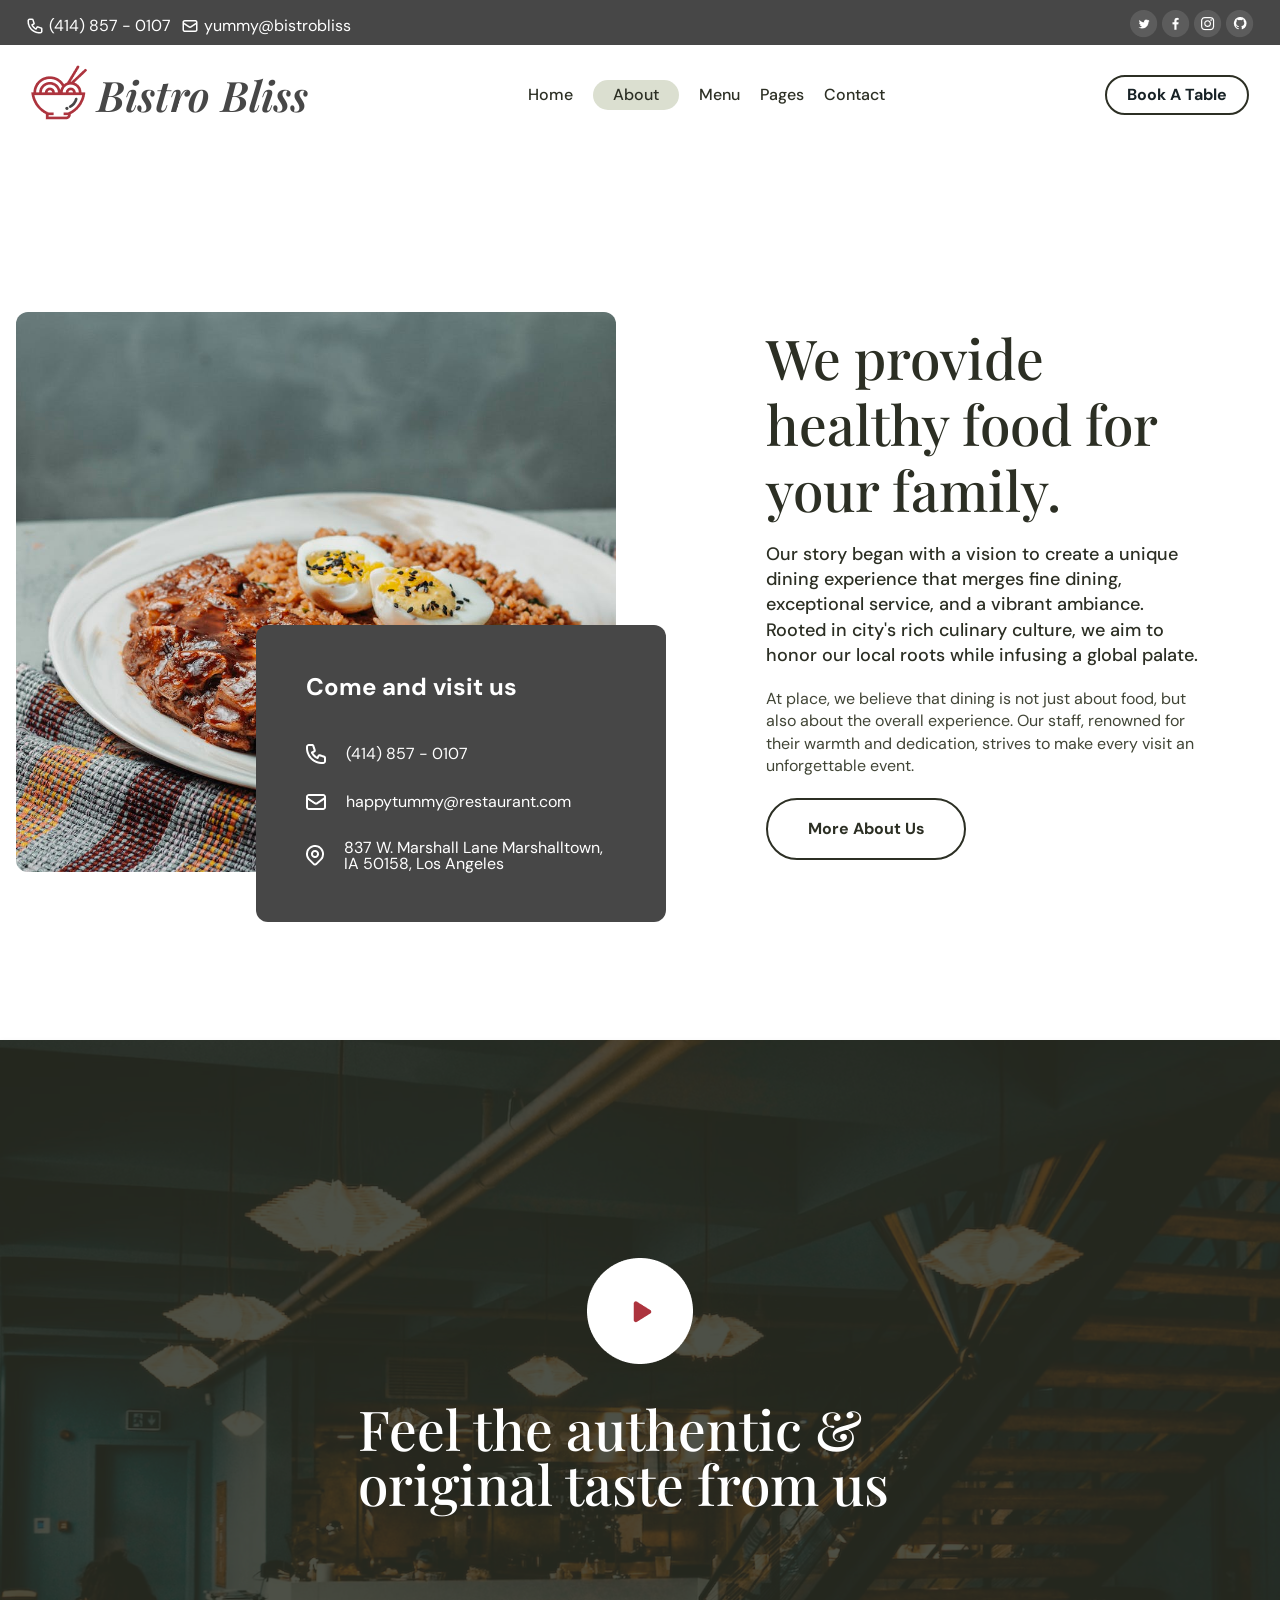
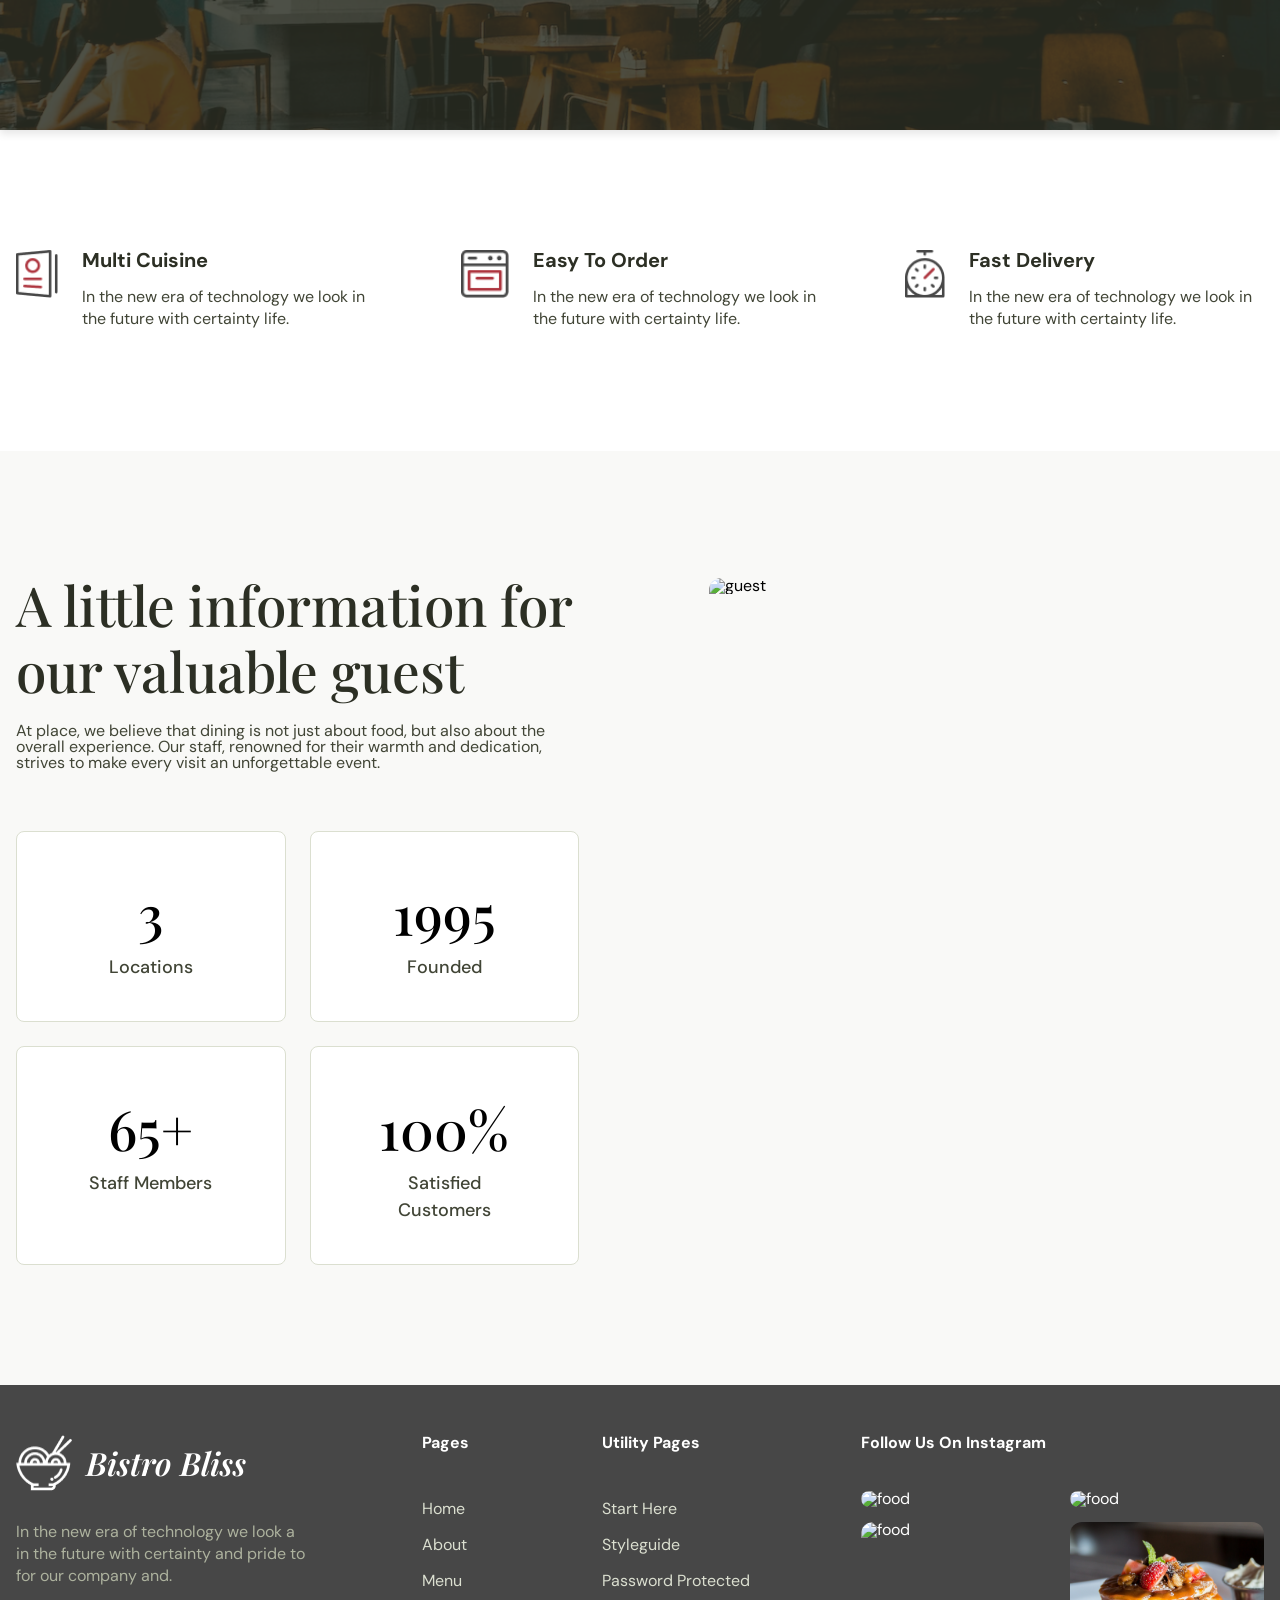
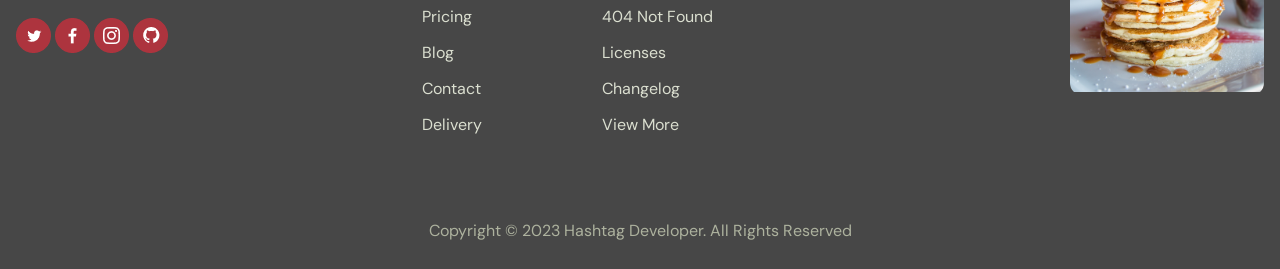
==== about.html @ dd6168a7 "feat: add guest section with information and responsive design" ====
<!DOCTYPE html>
<html lang="en">
  <head>
    <meta charset="UTF-8" />
    <meta name="viewport" content="width=device-width, initial-scale=1.0" />
    <title>Food Website About</title>
    <link rel="stylesheet" href="reset.css" />
    <link rel="stylesheet" href="main.css" />
    <link rel="stylesheet" href="styles/about.css" />
    <link rel="stylesheet" href="styles/header.css" />
    <link rel="stylesheet" href="styles/footer.css" />
    <link rel="preconnect" href="https://fonts.googleapis.com" />
    <link rel="preconnect" href="https://gstatic.com" crossorigin />
    <link
      href="https://fonts.googleapis.com/css2?family=Playfair+Display:wght@400;600&display=swap"
      rel="stylesheet"
    />
    <link
      href="https://fonts.googleapis.com/css2?family=DM+Sans:ital,opsz,wght@0,9..40,100..1000;1,9..40,100..1000&display=swap"
      rel="stylesheet"
    />
  </head>
  <body>
    <!-- NAVBAR -->
    <nav class="navbar">
      <div class="container nav-wrapper">
        <div class="nav-info">
          <div class="nav-number">
            <img src="images/phone.png" alt="phone" />
            <span>(414) 857 - 0107</span>
          </div>
          <div class="nav-mail">
            <img src="images/mail.png" alt="mail" />
            <span>yummy@bistrobliss</span>
          </div>
        </div>
        <div class="nav-icons">
          <a href="#"><img src="images/twitter.png" alt="twitter-icon" /></a>
          <a href="#"><img src="images/facebook.png" alt="facebook-icon" /></a>
          <a href="#"
            ><img src="images/instagram.png" alt="instagram-icon"
          /></a>
          <a href="#"><img src="images/github.png" alt="github-icon" /></a>
        </div>
      </div>
    </nav>

    <!-- HEADER -->
    <header>
      <div class="container header-wrapper">
        <div class="shop-name">
          <a href="#"><img src="images/japanese-food.png" alt="shop-logo" /></a>
          <span>Bistro Bliss</span>
        </div>
        <div class="header-nav">
          <a href="#">Home</a>
          <a href="#" class="header-nav-active">About</a>
          <a href="#">Menu</a>
          <a href="#">Pages</a>
          <a href="#">Contact</a>
        </div>
        <div>
          <button class="book-table">Book A Table</button>
        </div>
      </div>
    </header>

    <!-- MAIN CONTENT -->
    <main>
      <!-- CONTACT -->
      <section class="contact-section">
        <div class="contact container">
          <div class="image-and-contact">
            <div class="image-container">
              <img src="images/contact-about.png" alt="food-contact" />
            </div>
            <div class="contacts">
              <div class="contacts-info">
                <h3>Come and visit us</h3>
                <div class="mobile">
                  <img src="images/phone-icon-contacts.png" alt="phone-icon" />
                  <p>(414) 857 - 0107</p>
                </div>
                <div class="email">
                  <img src="images/email-icon-contacts.png" alt="email-icon" />
                  <p>happytummy@restaurant.com</p>
                </div>
                <div class="address">
                  <img
                    src="images/address-icon-contacts.png"
                    alt="address-icon"
                  />
                  <p>
                    837 W. Marshall Lane Marshalltown, IA 50158, Los Angeles
                  </p>
                </div>
              </div>
            </div>
          </div>
          <div class="contact-information">
            <h1>We provide healthy food for your family.</h1>
            <p class="first-info">
              Our story began with a vision to create a unique dining experience
              that merges fine dining, exceptional service, and a vibrant
              ambiance. Rooted in city's rich culinary culture, we aim to honor
              our local roots while infusing a global palate.
            </p>
            <p class="second-info">
              At place, we believe that dining is not just about food, but also
              about the overall experience. Our staff, renowned for their warmth
              and dedication, strives to make every visit an unforgettable
              event.
            </p>
            <button class="more-about-btn">More About Us</button>
          </div>
        </div>
      </section>
      <!-- VIDEO -->
      <section class="video-section">
        <div class="video-overlay">
          <div class="video container">
            <button class="video-btn">
              <img src="images/video-play.png" alt="video-play" />
            </button>
            <h1>Feel the authentic &#x26; original taste from us</h1>
          </div>
        </div>
      </section>
      <section class="info-section">
        <div class="information container">
          <div class="icon-and-info">
            <img src="images/cuisine-icon.png" alt="cuisine-icon" />
            <div>
              <p class="info-name">Multi Cuisine</p>
              <p class="info-description">
                In the new era of technology we look in the future with
                certainty life.
              </p>
            </div>
          </div>
          <div class="icon-and-info">
            <img src="images/webpage-icon.png" alt="webpage-icon" />
            <div>
              <p class="info-name">Easy To Order</p>
              <p class="info-description">
                In the new era of technology we look in the future with
                certainty life.
              </p>
            </div>
          </div>
          <div class="icon-and-info">
            <img src="images/clock-icon.png" alt="clock-icon" />
            <div>
              <p class="info-name">Fast Delivery</p>
              <p class="info-description">
                In the new era of technology we look in the future with
                certainty life.
              </p>
            </div>
          </div>
        </div>
      </section>
      <!-- GUEST -->
      <section class="guest-section">
        <div class="guest container">
          <div class="guest-information">
            <h1>A little information for our valuable guest</h1>
            <p class="guest-info">
              At place, we believe that dining is not just about food, but also
              about the overall experience. Our staff, renowned for their warmth
              and dedication, strives to make every visit an unforgettable
              event.
            </p>
            <div class="info-grid">
              <div>
                <p class="info-number">3</p>
                <p class="info-text">Locations</p>
              </div>
              <div>
                <p class="info-number">1995</p>
                <p class="info-text">Founded</p>
              </div>
              <div>
                <p class="info-number">65+</p>
                <p class="info-text">Staff Members</p>
              </div>
              <div>
                <p class="info-number">100%</p>
                <p class="info-text">Satisfied Customers</p>
              </div>
            </div>
          </div>
          <div class="guest-image">
            <div class="image-container">
              <img src="images/guest-info.jpg" alt="guest" />
            </div>
          </div>
        </div>
      </section>
    </main>
    <!-- FOOTER -->
    <footer>
      <div class="footer-container container">
        <section class="footer-brand">
          <div class="brand-info">
            <img src="images/brand-logo-footer.png" alt="brand-logo" />
            <h3>Bistro Bliss</h3>
          </div>
          <p>
            In the new era of technology we look a in the future with certainty
            and pride to for our company and.
          </p>
          <div class="social-media">
            <img src="images/footer-twitter-logo.png" alt="twitter-icon" />
            <img src="images/footer-facebook-logo.png" alt="facebook-icon" />
            <img src="images/footer-instagram-logo.png" alt="instagram-icon" />
            <img src="images/footer-github-logo.png" alt="github-icon" />
          </div>
        </section>
        <nav class="footer-nav">
          <section>
            <h3>Pages</h3>
            <ul>
              <li><a href="#">Home</a></li>
              <li><a href="#">About</a></li>
              <li><a href="#">Menu</a></li>
              <li><a href="#">Pricing</a></li>
              <li><a href="#">Blog</a></li>
              <li><a href="#">Contact</a></li>
              <li><a href="#">Delivery</a></li>
            </ul>
          </section>
          <section>
            <h3>Utility Pages</h3>
            <ul>
              <li><a href="#">Start Here</a></li>
              <li><a href="#">Styleguide</a></li>
              <li><a href="#">Password Protected</a></li>
              <li><a href="#">404 Not Found</a></li>
              <li><a href="#">Licenses</a></li>
              <li><a href="#">Changelog</a></li>
              <li><a href="#">View More</a></li>
            </ul>
          </section>
        </nav>
        <section class="footer-insta">
          <h3>Follow Us On Instagram</h3>
          <div class="insta-grid">
            <div class="image-container">
              <img src="images/footer-grid1.jpg" alt="food" />
            </div>
            <div class="image-container">
              <img src="images/footer-grid2.jpg" alt="food" />
            </div>
            <div class="image-container">
              <img src="images/footer-grid3.jpg" alt="food" />
            </div>
            <div class="image-container">
              <img src="images/footer-grid4.jpg" alt="food" />
            </div>
          </div>
        </section>
      </div>
      <div class="footer-bottom">
        <p>Copyright &copy; 2023 Hashtag Developer. All Rights Reserved</p>
      </div>
    </footer>
  </body>
</html>
---- main.css ----
html,
body {
  height: 100%; /* Гарантируем высоту для всей страницы */
  margin: 0;
}
body {
  font-family: "DM Sans", sans-serif;
  margin: 0;
  padding: 0;

  display: flex;
  flex-direction: column;
  min-height: 100vh;
}
* {
  box-sizing: border-box;
}

.container {
  max-width: 1400px;
  margin: 0 auto;
  padding: 0 16px;
}
.nav-wrapper,
.header-wrapper {
  display: flex;
  justify-content: space-between;
  align-items: center;
}
button {
  all: unset;
  cursor: pointer;
  transition: 0.3s;
}

.main-content {
  flex: 1 0 auto;
}

/* ====== HERO ====== */
.hero {
  background-image: url("images/intro.png");
  background-size: cover;
  background-position: bottom;
  background-repeat: no-repeat;
  height: 800px;
  position: relative;
}
.hero-overlay {
  background-color: rgba(0, 0, 0, 0.1);
  width: 100%;
  height: 100%;
}
.hero-content {
  height: 100%;
  display: flex;
  flex-direction: column;
  justify-content: center;
  align-items: center;
  color: #ffffff;
  text-align: center;
}
.hero h1 {
  margin-bottom: 20px;
  font-family: "Playfair Display", serif;
  font-size: 100px;
  color: #2c2f24;
}

.hero p {
  font-size: 20px;
  margin-bottom: 20px;
  color: #2c2f24;
  line-height: 32px;
}
.hero-buttons {
  display: flex;
  gap: 10px;
  font-weight: 700;
}

.hero-btn-book {
  background-color: #ad343e;
  padding: 20px 25px;
  border-radius: 118px;
}

.hero-btn-explore {
  background-color: transparent;
  padding: 12px 25px;
  border-radius: 118px;
  border: 2px solid #2c2f24;
  color: #2c2f24;
}

.hero-btn-explore:hover {
  background-color: #2c2f24;
  color: #ffffff;
  transition: 0.3s;
}
.hero-btn-book:hover {
  background-color: #961b23;
  color: #2c2f24;
  transition: 0.3s;
}

/* ====== MENU ====== */
.menu-section {
  padding: 90px 0px;
}
.menu-section h1 {
  font-family: "Playfair Display", serif;
  font-weight: 500;
  font-size: 55px;
  text-align: center;
}

.menu-grid {
  margin-top: 64px;
  display: grid;
  place-items: center;
  grid-template-columns: repeat(4, 1fr);
  gap: 24px;
}

.menu-card {
  display: flex;
  flex-direction: column;
  gap: 20px;
  justify-content: center;
  align-items: center;
  border: 2px solid #dbdfd0;
  border-radius: 12px;
  padding: 20px;
  text-align: center;
  height: 375px;
}
.menu-card:hover {
  margin-top: -10px;
  transition: 0.3s ease;
  background-color: #f9f9f7;
}
.menu-card h3 {
  font-weight: 700;
  font-size: 24px;
  color: #2c2f24;
}

.menu-card p {
  line-height: 1.5;
  color: #414536;
}

.menu-card a {
  font-weight: 700;
  color: #ad343e;
  text-decoration: none;
}
.menu-card a:hover {
  color: #6c1018;
  transition: 0.3 ease;
}

/* ====== CONTACT ====== */
.contact-section {
  width: 100%;
  background-color: #f9f9f7;
  padding: 120px 0px;
}

.contact {
  display: flex;
  justify-content: center;
  align-items: center;
  flex-direction: row;
  gap: 90px;
}

.image-and-contact {
  position: relative;
  display: inline-block;
}
.contact .image-container {
  width: 600px;
  height: 560px;
  border-radius: 12px;
  overflow: hidden;
}

.contact .image-container img {
  width: 100%;
  height: 100%;
  object-fit: cover;
}

.contacts {
  position: absolute;
  bottom: -50px;
  right: -50px;
  color: #ffffff;
  background-color: #474747;

  padding: 50px;
  border-radius: 12px;
  width: 100%;
  max-width: 410px;
}

.contacts-info {
  display: flex;
  flex-direction: column;
  justify-content: center;
  gap: 30px;
}

.mobile,
.email,
.address {
  display: flex;
  flex-direction: row;
  gap: 20px;
  align-items: center;
  font-weight: 400;
}

.contacts-info h3 {
  font-weight: 700;
  font-size: 24px;
  margin-bottom: 15px;
}

.contact-section h1 {
  color: #2c2f24;
  font-family: "Playfair Display", serif;
  font-weight: 500;
  font-size: 55px;
  line-height: 1.2;
}

.contact-information {
  display: flex;
  flex-direction: column;
  gap: 20px;
  width: 100%;
  padding: 60px;
  line-height: 1.4;
}

.first-info {
  font-weight: 500;
  font-size: 18px;
  color: #2c2f24;
}

.second-info {
  font-size: 16px;
  color: #414536;
}

.more-about-btn {
  background-color: transparent;
  padding: 18px 8px;
  border-radius: 118px;
  border: 2px solid #2c2f24;
  color: #2c2f24;
  font-weight: 700;
  width: 180px;
  text-align: center;
}

.more-about-btn:hover {
  background-color: #2c2f24;
  color: #ffffff;
  transition: 0.3s;
}

/* ====== SERVICE ====== */
.service-section {
  padding: 120px 0px;
}

.service-section h1 {
  font-family: "Playfair Display", serif;
  font-weight: 500;
  font-size: 55px;
  width: 100%;
  max-width: 670px;
  text-align: start;
  color: #2c2f24;
}
.service-grid {
  margin-top: 64px;
  display: grid;
  place-items: center;
  grid-template-columns: repeat(4, 1fr);
}

.service-card {
  display: flex;
  flex-direction: column;
  gap: 20px;
  justify-content: center;
  align-items: center;
  padding: 20px;
  text-align: center;
}
.service-card:hover {
  margin-top: -10px;
  transition: 0.3s ease;
  background-color: #f9f9f7;
  border-radius: 12px;
}
.service-card h3 {
  font-weight: 700;
  font-size: 24px;
  color: #2c2f24;
}

.service-card p {
  line-height: 1.5;
  color: #414536;
  text-align: start;
}

.service-card .image-container {
  width: 306px;
  height: 320px;
}

.service-card img {
  width: 100%;
  height: 100%;
  object-fit: cover;
  border-radius: 12px;
}

/* ====== DELIVERY ====== */
.delivery-section {
  width: 100%;
  background-color: #f9f9f7;
  padding: 120px 0px;
}

.delivery {
  display: flex;
  justify-content: center;
  align-items: center;
  flex-direction: row;
  gap: 90px;
}

.delivery-images {
  display: flex;
  gap: 24px;
}

.delivery-images .image-container1 {
  width: 430px;
  height: 600px;
}
.delivery-images .image-container2 {
  width: 290px;
  height: 334px;
}
.delivery-images .image-container3 {
  width: 290px;
  height: 240px;
}

.delivery-images img {
  width: 100%;
  height: 100%;
  object-fit: cover;
  border-radius: 12px;
}

.delivery-images-right {
  display: flex;
  flex-direction: column;
  gap: 24px;
  margin-top: 26px;
}
.delivery-section h1 {
  color: #2c2f24;
  font-family: "Playfair Display", serif;
  font-weight: 500;
  font-size: 55px;
  line-height: 1.2;
}
.delivery-time,
.delivery-offer,
.delivery-service {
  display: flex;
  flex-direction: row;
  gap: 20px;
  align-items: center;
  font-weight: 400;
}
.delivery-info {
  width: 100%;
  padding: 44px;
  line-height: 1.4;
}

.delivery-information {
  margin-top: 50px;
  display: flex;
  flex-direction: column;
  gap: 20px;
}

.designer-information {
  margin-top: 20px;
  color: #414536;
}

/* ====== REVIEWS ====== */

.reviews-section {
  padding: 120px 0px;
}

.reviews-section h1 {
  font-family: "Playfair Display", serif;
  font-weight: 500;
  font-size: 55px;
  text-align: center;
  color: #2c2f24;
}
.reviews-grid {
  margin-top: 64px;
  display: grid;
  place-items: center;
  grid-template-columns: repeat(3, 1fr);
  gap: 24px;
}

.reviews-card {
  display: flex;
  flex-direction: column;
  gap: 24px;
  justify-content: center;
  /* align-items: center; */
  width: 100%;
  max-width: 416px;
  height: 408px;
  padding: 30px;
  background-color: #f9f9f7;
  border-radius: 12px;
}

.reviews-card hr {
  border: none;
  height: 1px;
  background: #dbdfd0;
  margin: 20px 0;
}
.reviews-card:hover {
  margin-top: -10px;
  transition: 0.3s ease;
  background-color: #f9f9f7;
  border-radius: 12px;
}
.reviews-card h3 {
  text-align: start;
  font-weight: 700;
  font-size: 24px;
  color: #ad343e;
}

.reviews-card p {
  line-height: 1.5;
  color: #414536;
  text-align: start;
}
.review-text {
  font-size: 18px;
}

.reviews-card .image-container {
  width: 70px;
  height: 70px;
}

.reviews-card img {
  width: 100%;
  height: 100%;
  object-fit: cover;
  border-radius: 50%;
}

.person-review {
  width: 100%;
  max-width: 230px;
  display: flex;
  align-items: center;
  gap: 20px;
}

.person-name {
  font-weight: 700;
  font-style: Bold;
  color: #2c2f24;
}

/* ====== BLOG ====== */
.blog-section {
  width: 100%;
  background-color: #f9f9f7;
  padding: 120px 0px;
}

.intro-and-button {
  display: flex;
  align-items: center;
  justify-content: space-between;
  margin-bottom: 64px;
  width: 100%;
}

.read-articles-btn {
  background-color: #ad343e;
  padding: 20px 25px;
  border-radius: 118px;
  font-weight: 700;
  color: #ffffff;
}

.read-articles-btn:hover {
  background-color: #961b23;
  color: #2c2f24;
  transition: 0.3s;
}

.blog-section h1 {
  color: #2c2f24;
  font-family: "Playfair Display", serif;
  font-weight: 500;
  font-size: 55px;
  line-height: 1.2;
}

.blog-card {
  background-color: #f9f9f7;
  border-radius: 12px;
  box-shadow: 0px 2px 6px 0px rgba(0, 0, 0, 0.1);
  width: 100%;
  height: auto;
}
.main-blog-card {
  width: 100%;
  height: auto;
}

.blog-left-section {
  flex: 1;
}
.blog-right-section {
  flex: 1;
}
.blog-card:hover {
  transform: translateY(-5px) scale(1.03);
  box-shadow: 0 10px 20px rgba(0, 0, 0, 0.2);
  transition: 0.3s ease;
}

.blog-card p {
  line-height: 1.5;
  color: #414536;
}

.blog-card h4 {
  font-weight: 500;
  font-size: 20px;
  color: #2c2f24;
  line-height: 1.4;
}

.blog-card .image-container {
  width: 100%;
  height: 200px;
}

.blog-card img {
  width: 100%;
  height: 100%;
  object-fit: cover;
  border-top-right-radius: 12px;
  border-top-left-radius: 12px;
}

.blog-cards-container {
  display: flex;
  gap: 24px;
  width: 100%;
}
.blog-right-section {
  display: grid;
  grid-template-columns: repeat(2, 1fr);
  gap: 24px;
}
.blog-info {
  display: flex;
  flex-direction: column;
  gap: 15px;
  padding: 34px;
}
.small-blog-info {
  display: flex;
  flex-direction: column;
  gap: 15px;
  padding: 24px;
}

/* ====== MEDIA QUERIES ====== */

@media (max-width: 1024px) {
  /* .shop-name {
    font-size: 30px;
  } */
  .hero h1 {
    font-size: 70px;
  }

  .hero p {
    font-size: 18px;
  }
  .hero {
    height: 500px;
  }
  .menu-grid {
    grid-template-columns: repeat(2, 1fr);
    gap: 20px;
  }
  .menu-section h1 {
    font-size: 36px;
  }
  .contacts-info h3 {
    font-size: 18px;
    margin-bottom: 10px;
  }
  .contact-section h1 {
    font-size: 40px;
  }
  .first-info {
    font-size: 16px;
  }
  .second-info {
    font-size: 14px;
  }
  .more-about-btn {
    padding: 15px 8px;
    width: 130px;
  }
  .contacts {
    padding: 30px;
  }
  .service-section h1 {
    font-size: 40px;
  }
  .delivery-section h1 {
    font-size: 40px;
  }
  .delivery-images .image-container1 {
    width: 300px;
    height: 418px;
  }
  .delivery-images .image-container2 {
    width: 206px;
    height: 236px;
  }
  .delivery-images .image-container3 {
    width: 206px;
    height: 170px;
  }
  .service-grid {
    grid-template-columns: repeat(2, 1fr);
  }
  .service-card .image-container {
    width: 216px;
    height: 226px;
  }

  .reviews-card h3 {
    font-size: 20px;
  }
  .reviews-card p {
    font-size: 14px;
  }

  .reviews-section h1 {
    font-size: 40px;
  }
  .blog-section h1 {
    font-size: 40px;
  }
  .read-articles-btn {
    width: 130px;
  }

  .contact .image-container {
    width: 440px;
    height: 380px;
    border-radius: 12px;
    overflow: hidden;
  }
  .contact {
    gap: 40px;
  }
}

@media (max-width: 768px) {
  .hero h1 {
    font-size: 48px;
  }

  .hero p {
    font-size: 16px;
  }

  .hero-buttons {
    flex-direction: column;
  }
  .hero {
  }
  .menu-section h1 {
    font-size: 26px;
  }
  .contact {
    flex-direction: column;
  }
  .delivery {
    flex-direction: column;
    gap: 30px;
  }
  .reviews-grid {
    grid-template-columns: repeat(2, 1fr);
  }
  .blog-cards-container {
    flex-direction: column;
  }
}

@media (max-width: 480px) {
}
@media (max-width: 320px) {
}
---- styles/about.css ----
.contact-section {
  width: 100%;
  background-color: transparent;
  padding: 120px 0px;
}
/* ====== VIDEO ====== */
.video-section {
  display: flex;
  align-items: center;
  background-image: url("../images/video.png");
  background-size: cover;
  background-position: center;
  background-repeat: no-repeat;
  height: 690px;
  position: relative;
  padding: 120px 0px;
}
.video-overlay {
  position: absolute;
  top: 0;
  left: 0;
  background-color: rgba(44, 47, 36, 0.84);
  box-shadow: 0 4px 8px rgba(0, 0, 0, 0.1);
  width: 100%;
  height: 100%;
}
.video {
  height: 100%;
  display: flex;
  flex-direction: column;
  justify-content: center;
  gap: 34px;
  color: #ffffff;
  width: 100%;
  max-width: 596px;
  position: relative;
  z-index: 2;
}

.video h1 {
  font-family: "Playfair Display", serif;
  font-weight: 500;
  font-size: 55px;
}

.video-btn {
  text-align: center;
}

/* ====== INFORMATION ====== */
.info-section {
  width: 100%;
  background-color: transparent;
  padding: 120px 0px;
}
.information {
  display: grid;
  grid-template-columns: repeat(3, 1fr);
  gap: 86px;
}
.icon-and-info {
  display: flex;
  gap: 24px;
  width: 100%;
  max-width: 366px;
}

.icon-and-info img {
  width: 48px;
  height: 48px;
}

.info-name {
  font-weight: 700;
  font-size: 20px;
  color: #2c2f24;
  margin-bottom: 16px;
}
.info-description {
  line-height: 1.4;
  color: #414536;
}

/* ====== GUEST ====== */
.guest-section {
  display: flex;
  width: 100%;
  background-color: #f9f9f7;
  padding: 120px 0px;
}

.guest {
  display: flex;
  justify-content: center;
  align-items: center;
  flex-direction: row;
  gap: 130px;
}

.guest-image .image-container {
  width: 555px;
  height: 680px;
  border-radius: 12px;
  overflow: hidden;
}

.guest-image .image-container img {
  width: 100%;
  height: 100%;
}
.guest-information {
  width: 100%;
  max-width: 610px;
}
.guest-information h1 {
  font-family: "Playfair Display", serif;
  font-weight: 500;
  font-size: 55px;
  line-height: 1.2;
  color: #2c2f24;
  margin-bottom: 20px;
}

.guest-info {
  color: #414536;
}

.info-grid {
  display: grid;
  grid-template-columns: repeat(2, 1fr);
  gap: 24px;
  margin-top: 60px;
}

.info-grid div {
  text-align: center;
  background-color: #ffffff;
  border-radius: 8px;
  padding: 40px 50px;
  line-height: 1.5;
  border: 1px solid #dbdfd0;
}
.info-number {
  font-family: "Playfair Display", serif;
  font-weight: 500;

  font-size: 55px;
}
.info-text {
  font-weight: 500;
  font-size: 18px;
  color: #414536;
}
.info-grid div:hover {
  transform: translateY(-5px) scale(1.01);
  box-shadow: 0 10px 20px rgba(0, 0, 0, 0.2);
  transition: 0.3s ease;
}

/* ====== MEDIA QUERIES ====== */
@media (max-width: 1024px) {
  .information {
    gap: 56px;
  }

  .guest-information h1 {
    font-size: 40px;
  }
  .info-number {
    font-size: 36px;
  }
  .info-text {
    font-size: 16px;
  }
  .guest-image .image-container {
    width: 400px;
    height: 526px;
    border-radius: 12px;
    overflow: hidden;
  }
}
@media (max-width: 768px) {
  .video-btn img {
    width: 80px;
    height: 80px;
  }
  .video h1 {
    font-size: 36px;
  }
  .icon-and-info img {
    width: 34px;
    height: 34px;
  }
  .information {
    grid-template-columns: repeat(2, 1fr);
  }
  .guest {
    flex-direction: column;
  }
}
---- styles/header.css ----
/* ====== NAVBAR ====== */
.navbar {
  background-color: #474747;
  height: 45px;
  padding: 10px;
}

.navbar span {
  color: white;
}

.nav-number,
.nav-mail {
  gap: 5px;
  display: flex;
  flex-direction: row;
  align-items: center;
}

.nav-info {
  display: flex;
  flex-direction: row;
  gap: 10px;
}

/* ====== HEADER ====== */
header {
  padding: 20px 15px;
}

.shop-name {
  display: flex;
  justify-content: center;
  align-items: center;
  gap: 10px;

  color: #474747;
  font-family: "Playfair Display", serif;
  font-style: italic;
  font-weight: 600;
  font-size: 42px;
}

.header-nav {
  display: flex;
  justify-content: center;
  align-items: center;
  gap: 20px;
}

.header-nav a {
  text-decoration: none;
  color: #2c2f24;
  font-weight: 500;
}

.header-nav img {
  width: 55px;
  height: 56px;
}

.header-nav-active {
  background-color: #dbdfd0;
  border: none;
  border-radius: 34px;
  padding: 7px 20px 7px 20px;
}
.book-table {
  border: 2px solid #2c2f24;
  border-radius: 118px;
  padding: 10px 20px 10px 20px;
  color: #182226;
  font-weight: 700;
}

.book-table:hover {
  background-color: #2c2f24;
  color: white;
  transition: 0.3s;
}

/* ====== MEDIA QUERIES ====== */
@media (max-width: 768px) {
  nav {
    display: none;
  }
}
---- styles/footer.css ----
/* ====== FOOTER ====== */

footer {
  margin-top: auto;
  background-color: #474747;
  color: #ffffff;
  flex-shrink: 0; /* Запрещаем футеру сжиматься, если контента много */
  width: 100%;
}
.footer-container {
  display: flex;
  justify-content: space-between; /* Вместо жесткого gap: 180px */
  gap: 20px;
  flex-wrap: wrap; /* Чтобы на мобилках футер не обрезался сбоку */
  padding-top: 50px;
  padding-bottom: 50px;
}

.brand-info {
  display: flex;
  align-items: center;
  gap: 14px;
}
.brand-info img {
  width: 56px;
  height: 56px;
}
.footer-brand {
  display: flex;
  flex-direction: column;
  gap: 30px;
  width: 100%;
  max-width: 294px;
}
.footer-brand p {
  line-height: 1.4;
  color: #adb29e;
}
.social-media img {
  width: 35px;
  height: 35px;
}

.footer-nav {
  display: flex;
  gap: 120px;
}

.footer-nav section h3 {
  font-weight: 700;
  margin-bottom: 40px;
}

.brand-info h3 {
  font-family: "Playfair Display", serif;
  font-weight: 600;
  font-style: Italic;
  font-size: 32px;
}
footer img {
  width: 100px;
  height: 100px;
}

footer li a {
  display: block;
  padding: 10px 0px; /* Adds clickable area around the text */
  text-decoration: none;
  color: #dbdfd0;
}

footer li a:hover {
  color: #ffffff;
}

.footer-insta h3 {
  font-weight: 700;
  margin-bottom: 40px;
}
.insta-grid {
  display: grid;
  grid-template-columns: repeat(2, 1fr);
  gap: 15px;
}
.insta-grid .image-container {
  width: 194px;
  border-radius: 12px;
  overflow: hidden;
}
.insta-grid img {
  width: 100%;
  height: 170px;
  object-fit: cover;
}

.footer-bottom p {
  text-align: center;
  color: #adb29e;
  padding: 30px 0px;
}

/* ====== MEDIA QUERIES ====== */
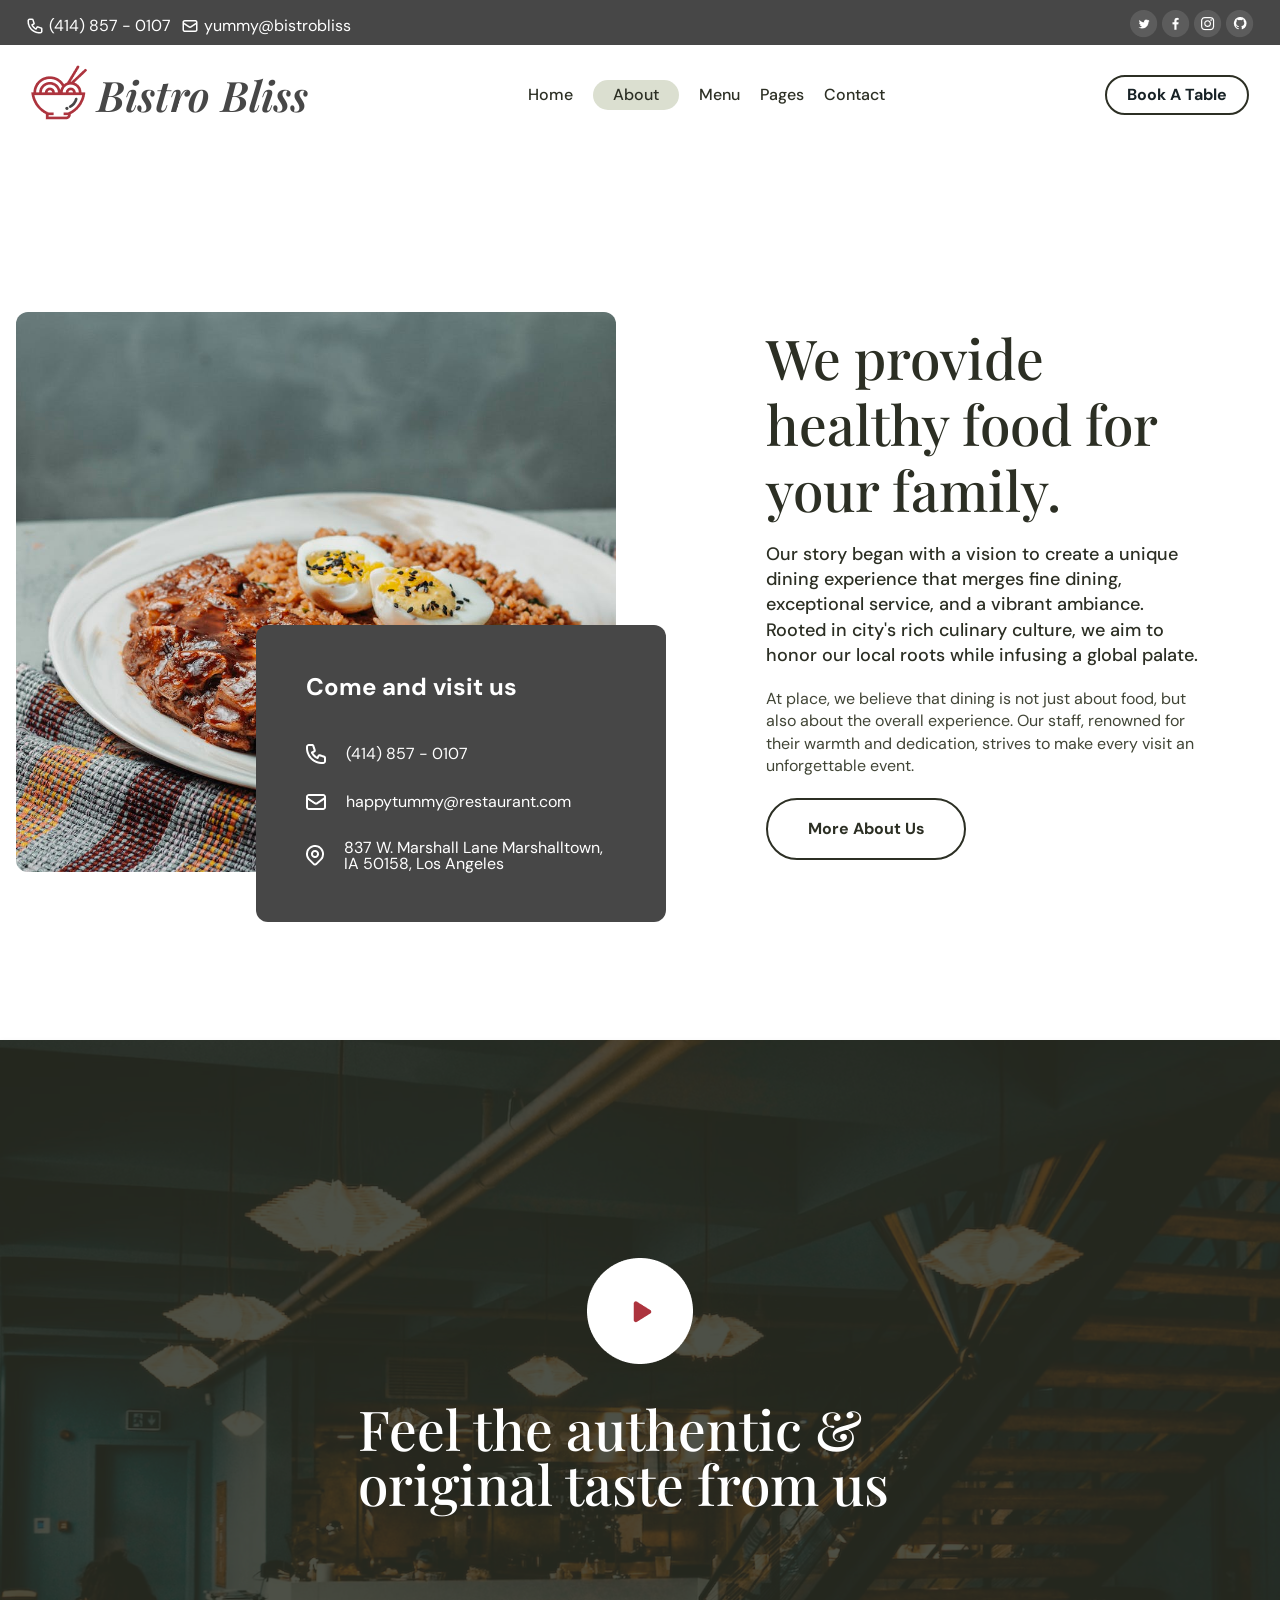
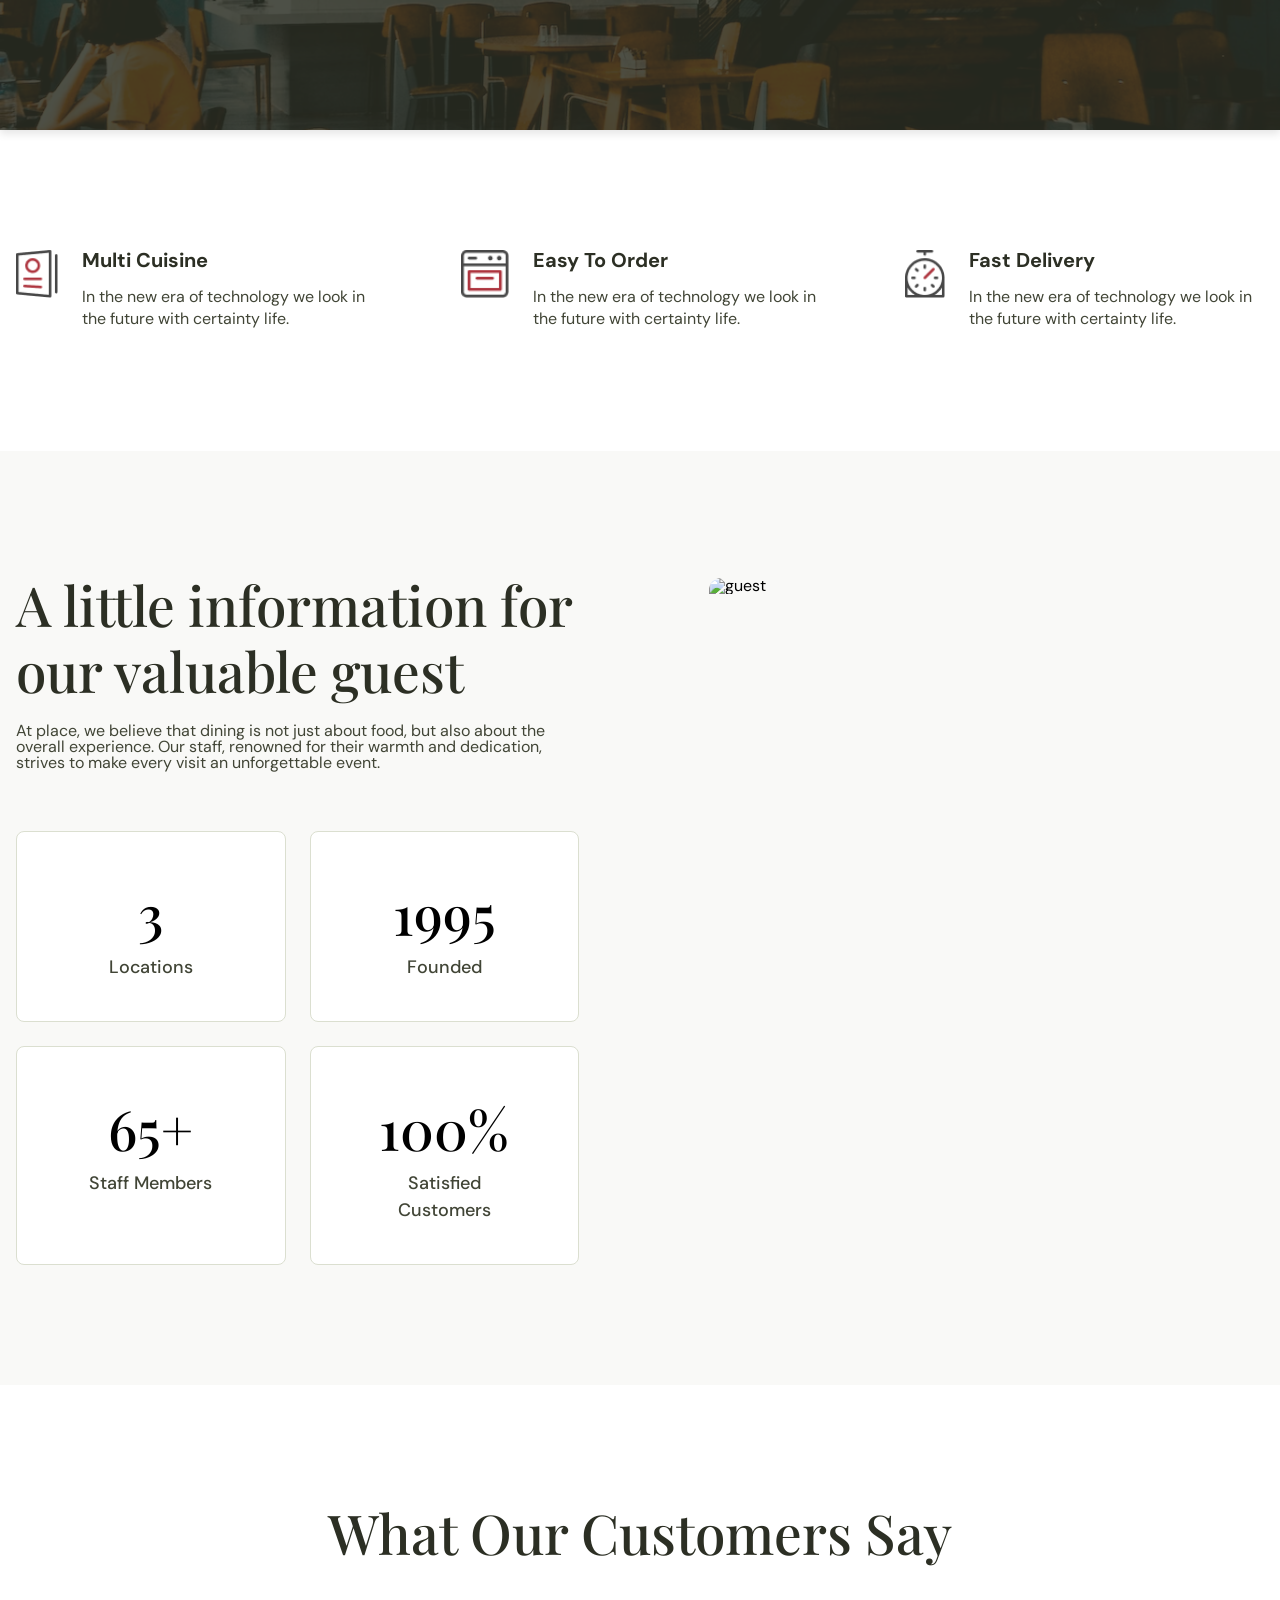
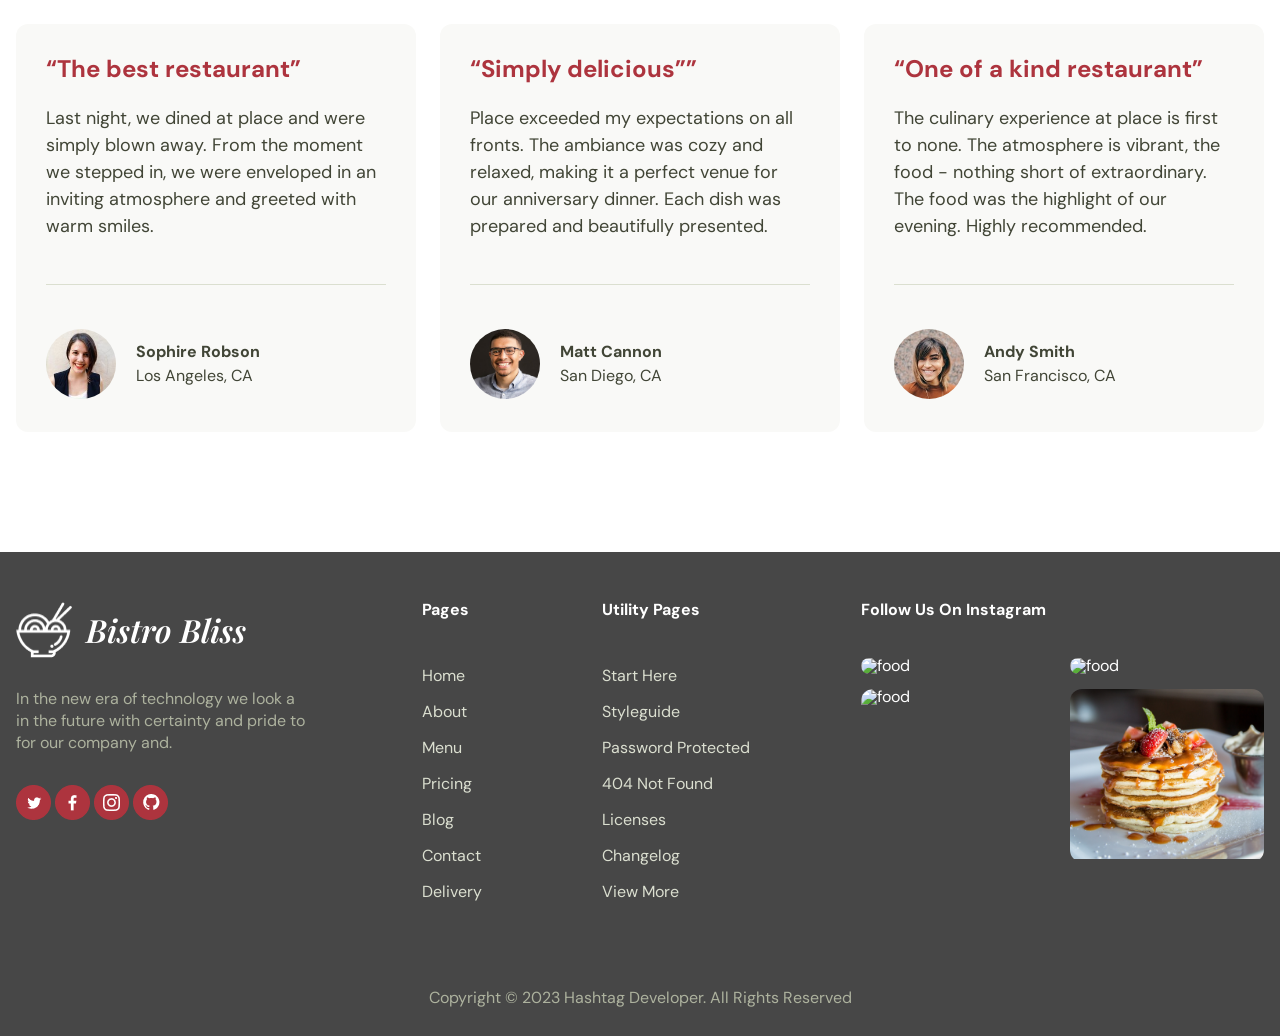
==== commit 406950bf: "feat: add reviews section with customer testimonials and responsive design" ====
--- a/about.html
+++ b/about.html
@@ -197,6 +197,69 @@
           </div>
         </div>
       </section>
+      <!-- REVIEWS -->
+      <section class="reviews-section">
+        <div class="reviews container">
+          <h1>What Our Customers Say</h1>
+          <div class="reviews-grid">
+            <div class="reviews-card">
+              <h3>“The best restaurant”</h3>
+              <p class="review-text">
+                Last night, we dined at place and were simply blown away. From
+                the moment we stepped in, we were enveloped in an inviting
+                atmosphere and greeted with warm smiles.
+              </p>
+              <hr />
+              <div class="person-review">
+                <div class="image-container">
+                  <img src="images/reviews-profile1.png" alt="profile-icon" />
+                </div>
+                <div>
+                  <p class="person-name">Sophire Robson</p>
+                  <p>Los Angeles, CA</p>
+                </div>
+              </div>
+            </div>
+            <div class="reviews-card">
+              <h3>“Simply delicious””</h3>
+              <p class="review-text">
+                Place exceeded my expectations on all fronts. The ambiance was
+                cozy and relaxed, making it a perfect venue for our anniversary
+                dinner. Each dish was prepared and beautifully presented.
+              </p>
+              <hr />
+              <div class="person-review">
+                <div class="image-container">
+                  <img src="images/reviews-profile2.png" alt="profile-icon" />
+                </div>
+                <div>
+                  <p class="person-name">Matt Cannon</p>
+                  <p>San Diego, CA</p>
+                </div>
+              </div>
+            </div>
+            <div class="reviews-card">
+              <h3>“One of a kind restaurant”</h3>
+              <p class="review-text">
+                The culinary experience at place is first to none. The
+                atmosphere is vibrant, the food - nothing short of
+                extraordinary. The food was the highlight of our evening. Highly
+                recommended.
+              </p>
+              <hr />
+              <div class="person-review">
+                <div class="image-container">
+                  <img src="images/reviews-profile3.png" alt="profile-icon" />
+                </div>
+                <div>
+                  <p class="person-name">Andy Smith</p>
+                  <p>San Francisco, CA</p>
+                </div>
+              </div>
+            </div>
+          </div>
+        </div>
+      </section>
     </main>
     <!-- FOOTER -->
     <footer>
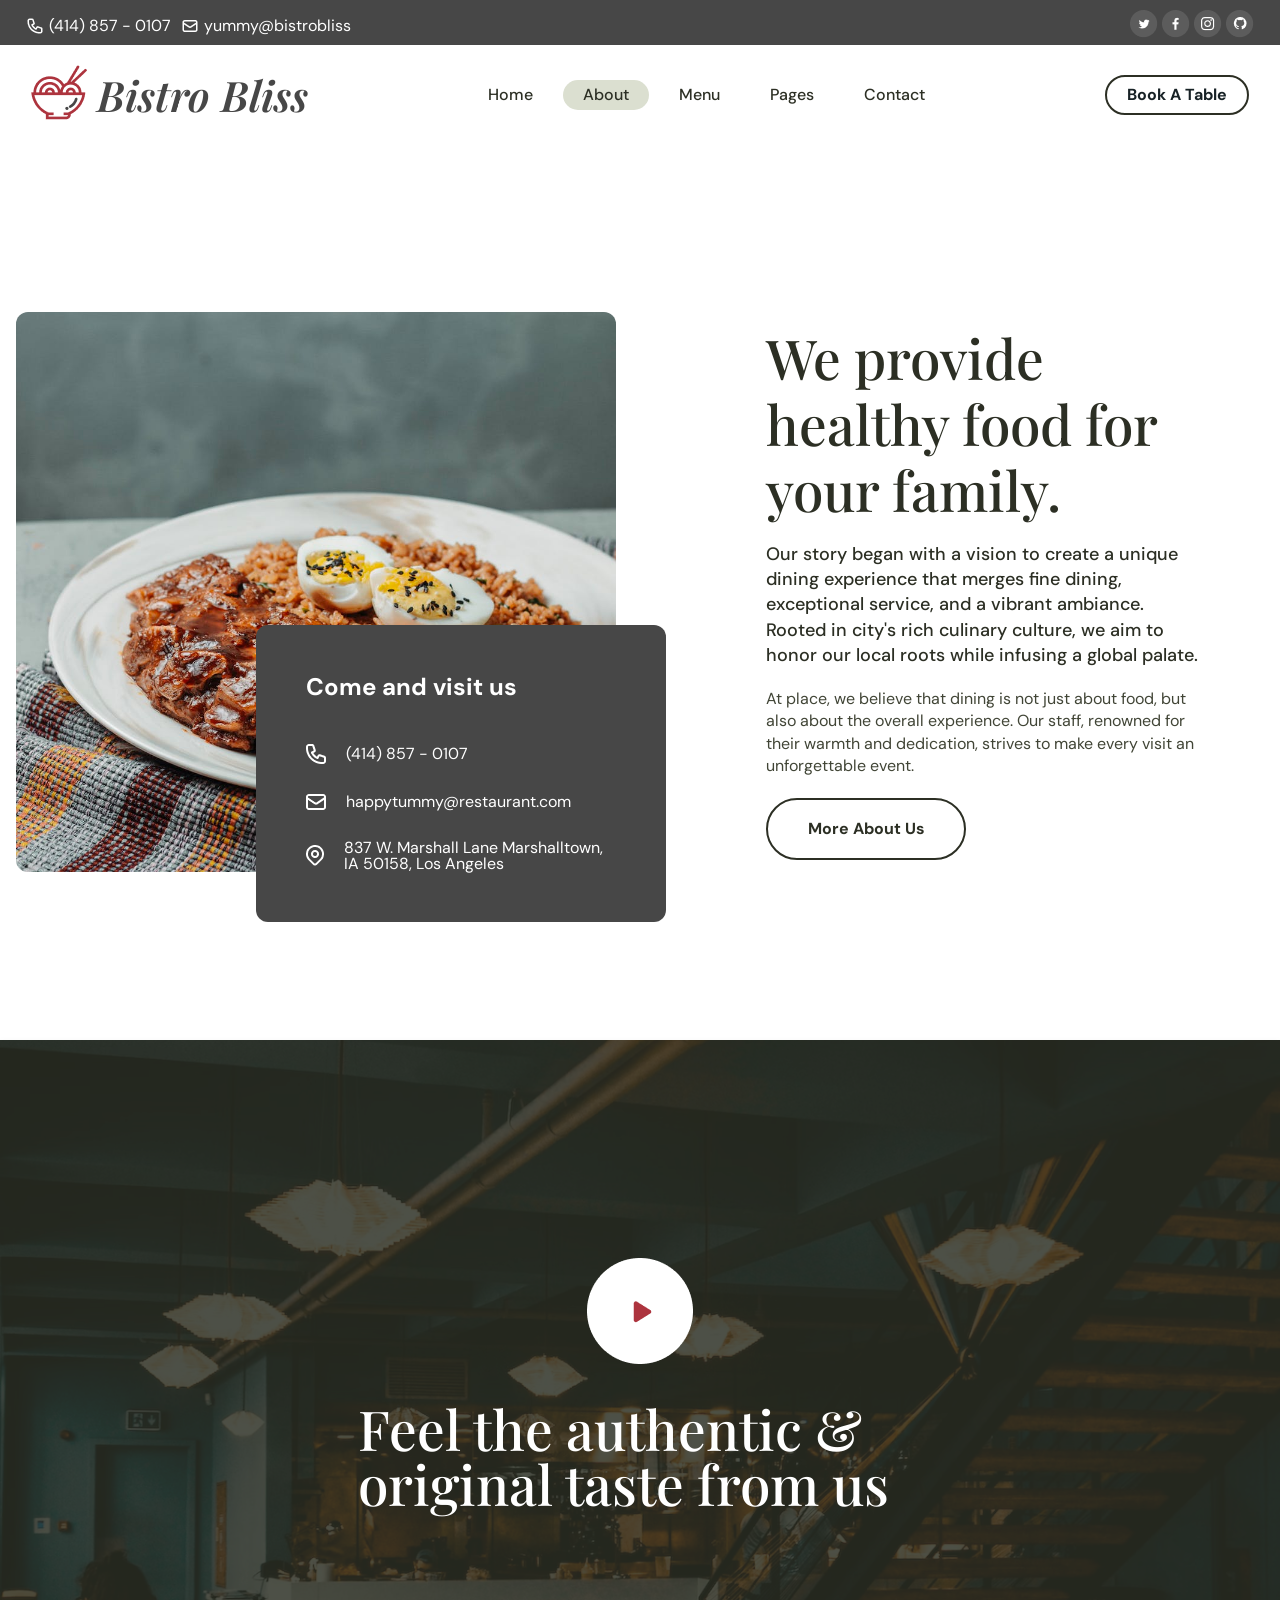
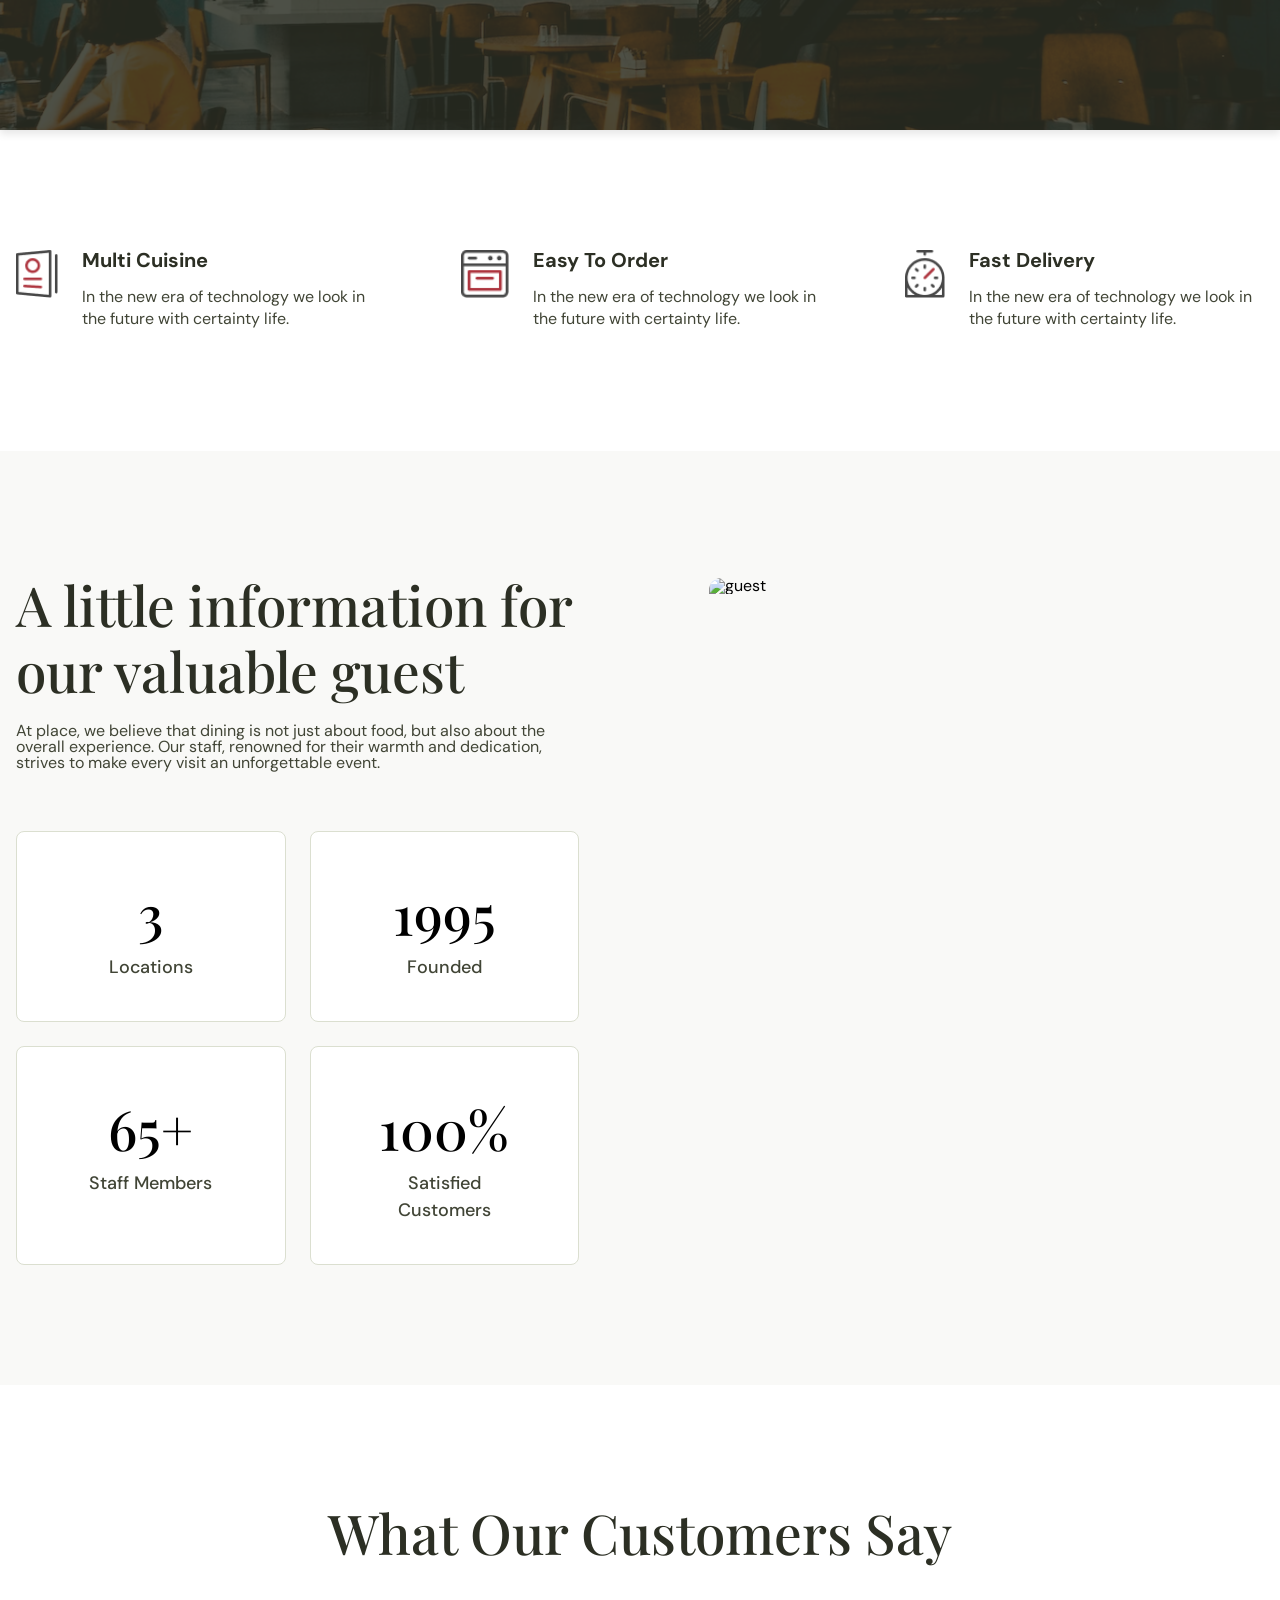
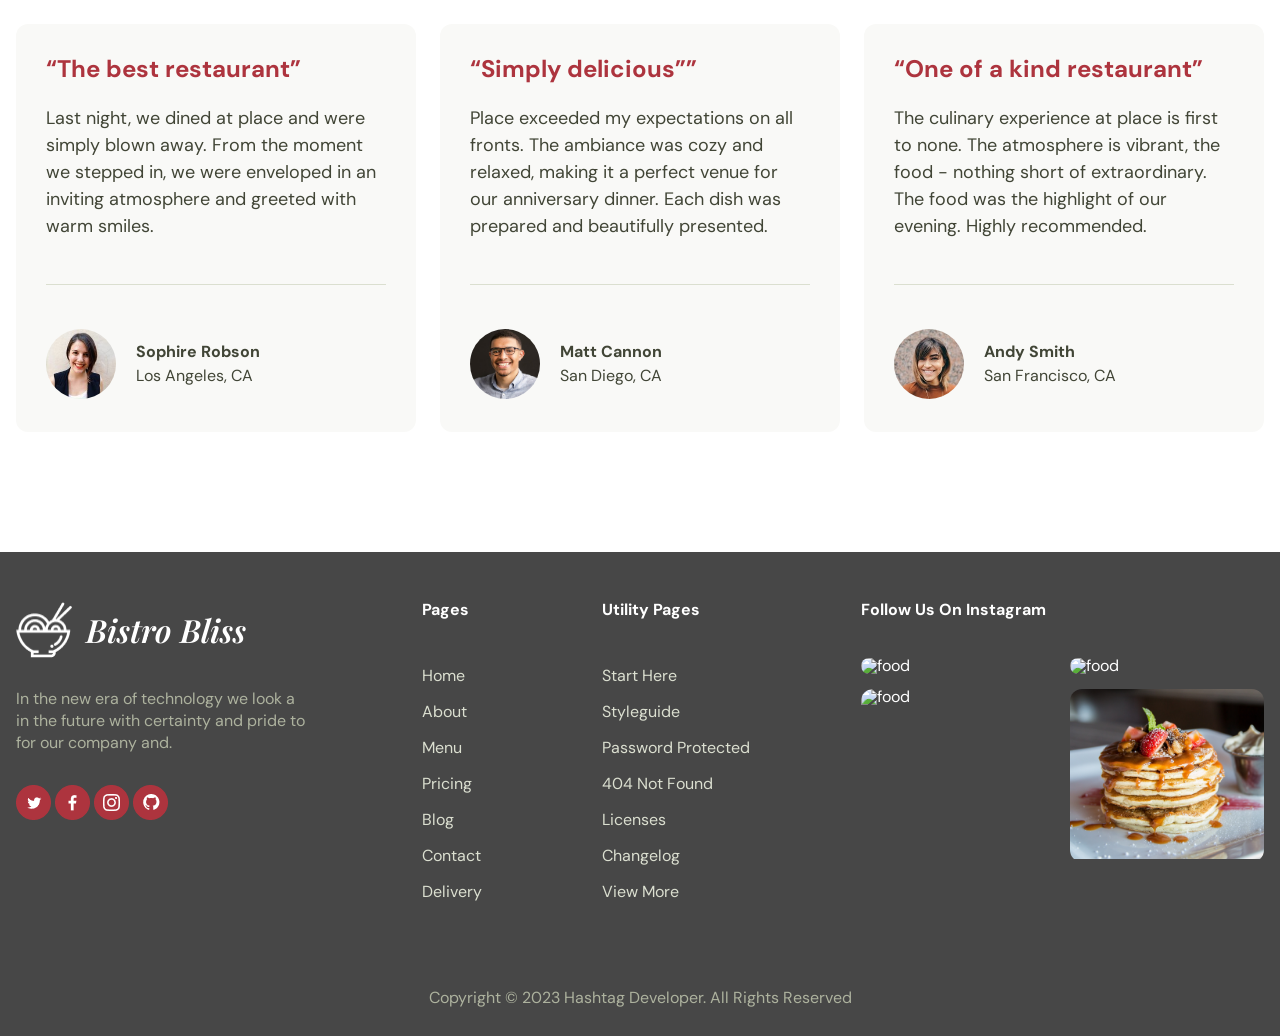
==== commit 5881ec90: "feat: update header links to point to the homepage and adjust header styles for improved layout" ====
--- a/about.html
+++ b/about.html
@@ -49,15 +49,17 @@
     <header>
       <div class="container header-wrapper">
         <div class="shop-name">
-          <a href="#"><img src="images/japanese-food.png" alt="shop-logo" /></a>
+          <a href="index.html"
+            ><img src="images/japanese-food.png" alt="shop-logo"
+          /></a>
           <span>Bistro Bliss</span>
         </div>
         <div class="header-nav">
-          <a href="#">Home</a>
-          <a href="#" class="header-nav-active">About</a>
-          <a href="#">Menu</a>
-          <a href="#">Pages</a>
-          <a href="#">Contact</a>
+          <a href="index.html">Home</a>
+          <a href="about.html" class="header-nav-active">About</a>
+          <a href="menu.html">Menu</a>
+          <a href="blog.html">Pages</a>
+          <a href="contact.html">Contact</a>
         </div>
         <div>
           <button class="book-table">Book A Table</button>
@@ -66,7 +68,7 @@
     </header>
 
     <!-- MAIN CONTENT -->
-    <main>
+    <main class="main-content">
       <!-- CONTACT -->
       <section class="contact-section">
         <div class="contact container">
@@ -284,12 +286,12 @@
           <section>
             <h3>Pages</h3>
             <ul>
-              <li><a href="#">Home</a></li>
-              <li><a href="#">About</a></li>
-              <li><a href="#">Menu</a></li>
+              <li><a href="index.html">Home</a></li>
+              <li><a href="about.html">About</a></li>
+              <li><a href="menu.html">Menu</a></li>
               <li><a href="#">Pricing</a></li>
-              <li><a href="#">Blog</a></li>
-              <li><a href="#">Contact</a></li>
+              <li><a href="blog.html">Blog</a></li>
+              <li><a href="contact.html">Contact</a></li>
               <li><a href="#">Delivery</a></li>
             </ul>
           </section>
--- a/styles/header.css
+++ b/styles/header.css
@@ -45,13 +45,14 @@
   display: flex;
   justify-content: center;
   align-items: center;
-  gap: 20px;
+  gap: 10px;
 }
 
 .header-nav a {
   text-decoration: none;
   color: #2c2f24;
   font-weight: 500;
+  padding: 7px 20px 7px 20px;
 }
 
 .header-nav img {
@@ -63,7 +64,12 @@
   background-color: #dbdfd0;
   border: none;
   border-radius: 34px;
-  padding: 7px 20px 7px 20px;
+}
+.header-nav a:hover {
+  background-color: #dbdfd0;
+  transition: 0.3s;
+  border: none;
+  border-radius: 34px;
 }
 .book-table {
   border: 2px solid #2c2f24;
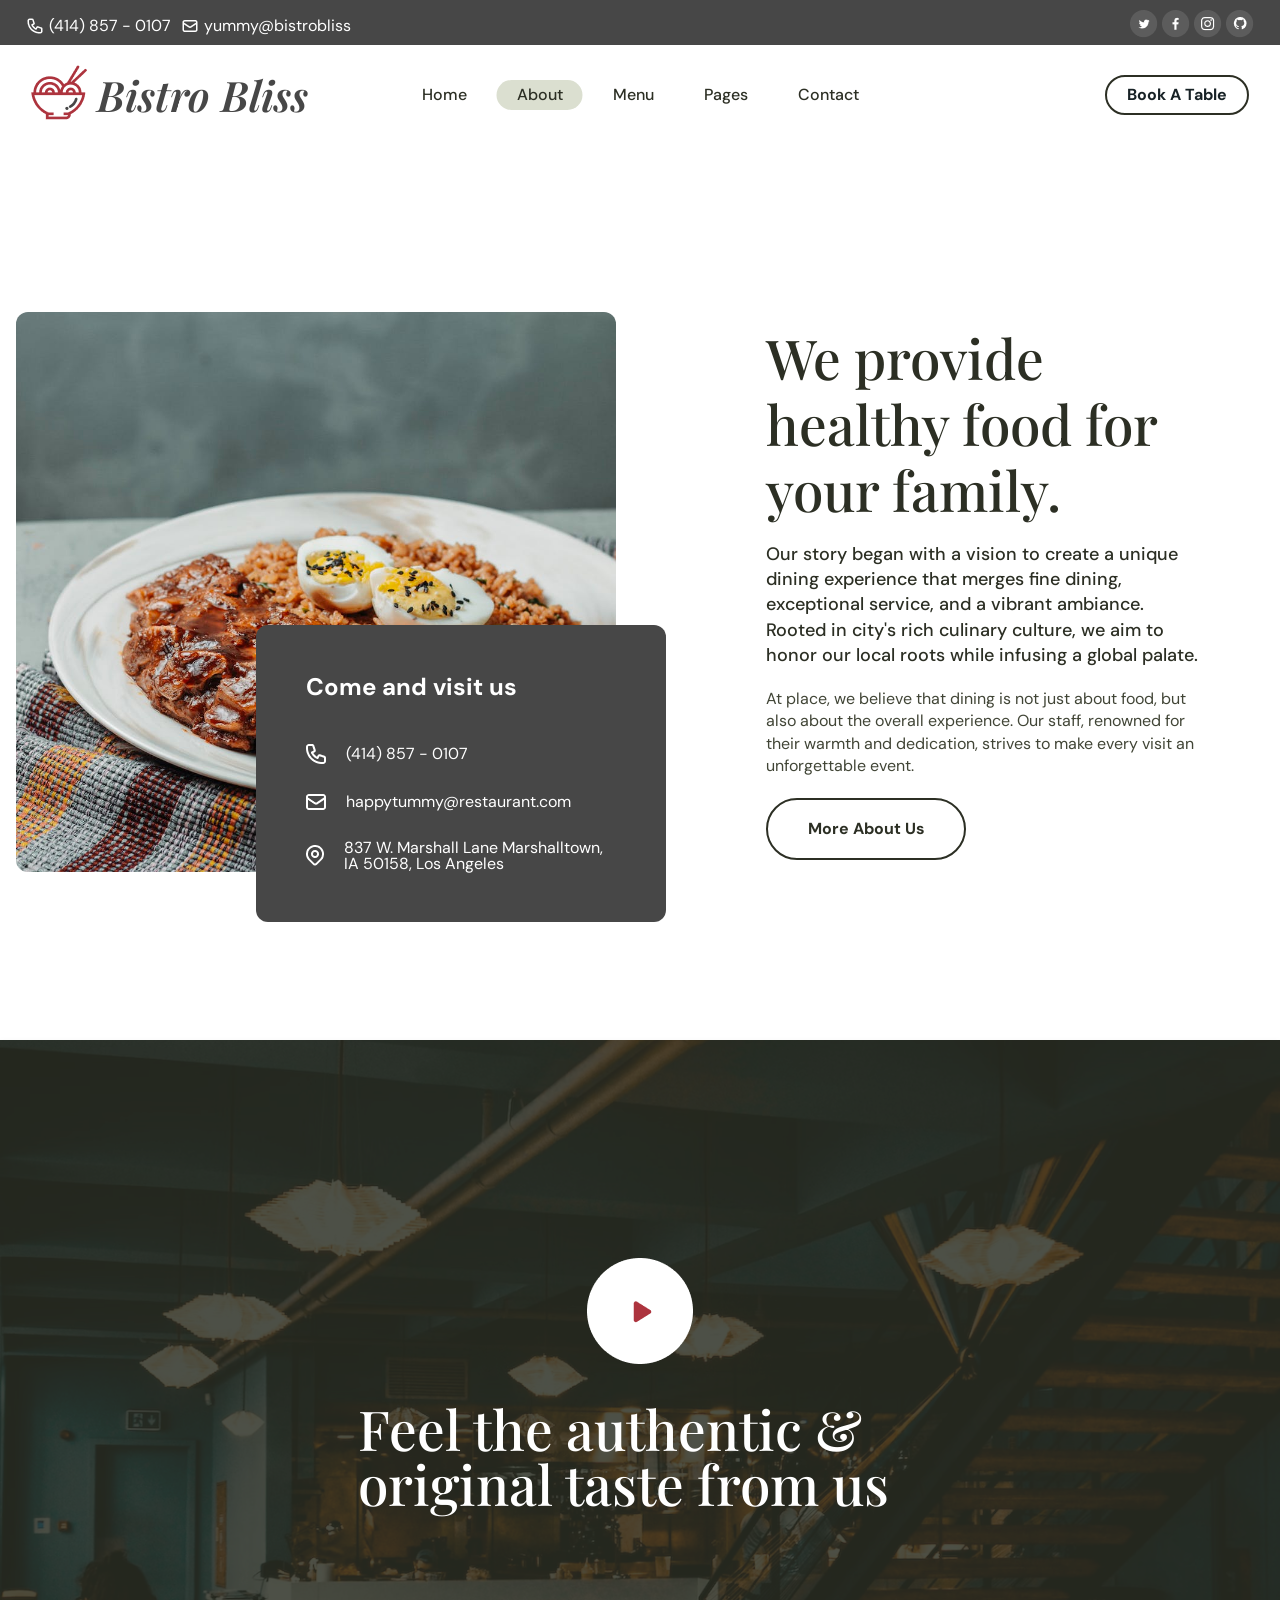
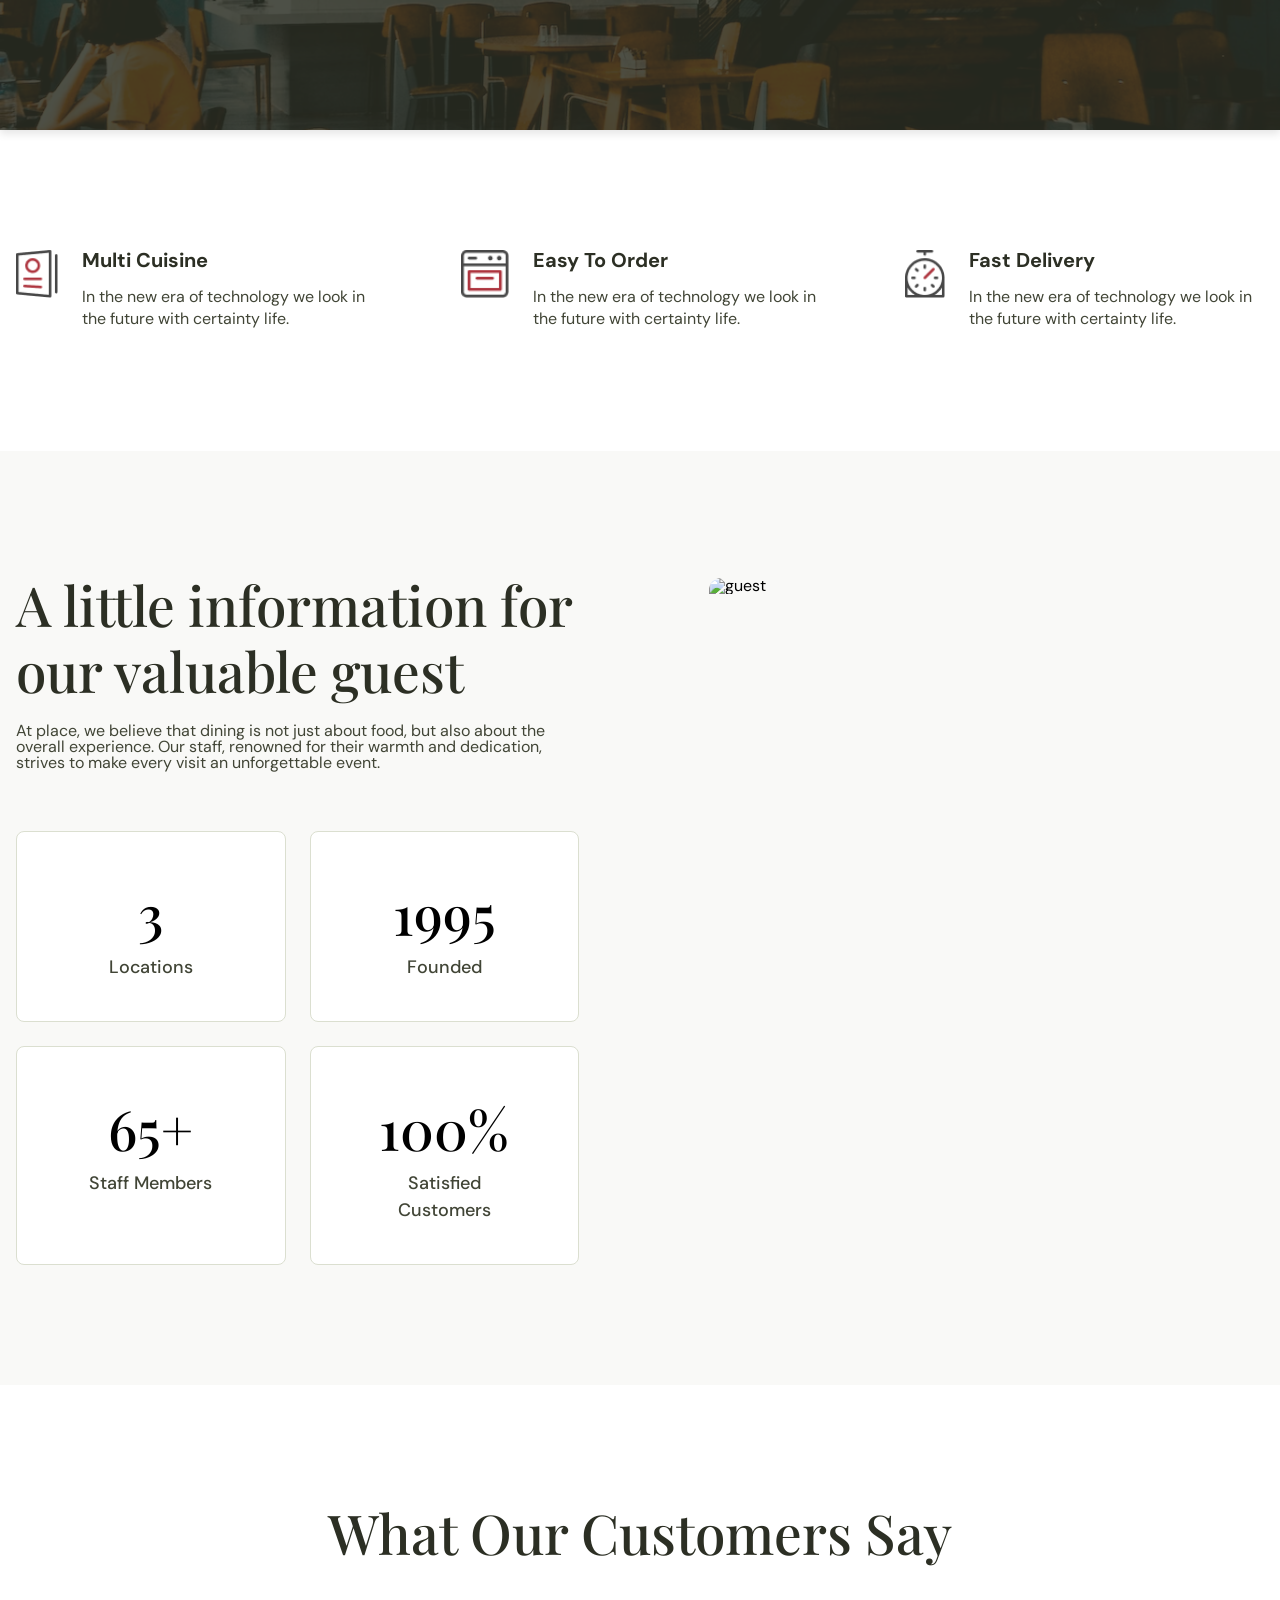
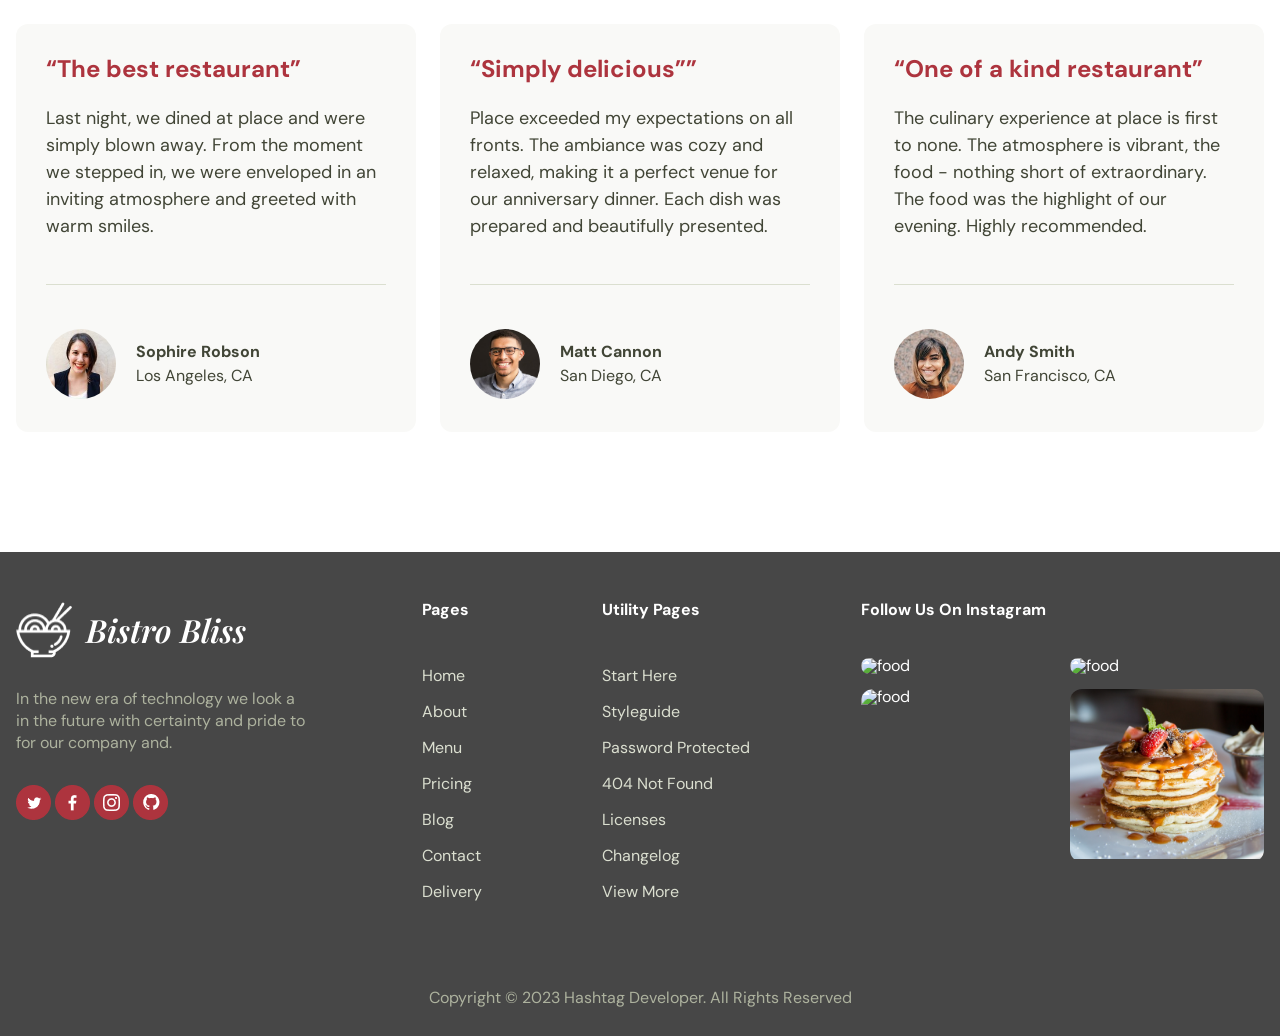
==== commit 45d8461c: "feat: implement responsive header with hamburger menu and sidebar navigation" ====
--- a/about.html
+++ b/about.html
@@ -47,25 +47,41 @@
 
     <!-- HEADER -->
     <header>
-      <div class="container header-wrapper">
-        <div class="shop-name">
-          <a href="index.html"
-            ><img src="images/japanese-food.png" alt="shop-logo"
-          /></a>
-          <span>Bistro Bliss</span>
-        </div>
-        <div class="header-nav">
-          <a href="index.html">Home</a>
-          <a href="about.html" class="header-nav-active">About</a>
-          <a href="menu.html">Menu</a>
-          <a href="blog.html">Pages</a>
-          <a href="contact.html">Contact</a>
-        </div>
-        <div>
-          <button class="book-table">Book A Table</button>
+      <div class="container header-container">
+        <div class="left-section">
+          <div class="shop-name">
+            <a href="index.html"
+              ><img src="images/japanese-food.png" alt="shop-logo"
+            /></a>
+            <span>Bistro Bliss</span>
+          </div>
+          <div class="header-nav-container">
+            <nav class="header-nav">
+              <a href="index.html">Home</a>
+              <a href="about.html" class="header-nav-active">About</a>
+              <a href="menu.html">Menu</a>
+              <a href="blog.html">Pages</a>
+              <a href="contact.html">Contact</a>
+            </nav>
+          </div>
+        </div>
+        <div class="right-section">
+          <div class="book-table-container">
+            <button class="book-table">Book A Table</button>
+          </div>
+          <!-- Hamburger Menu--->
+          <div class="hamburger-menu">
+            <div class="bar"></div>
+            <div class="bar"></div>
+            <div class="bar"></div>
+          </div>
+          <!-- sidebar Menu--->
+          <div class="sidebar"><button class="close-btn">&times;</button></div>
         </div>
       </div>
     </header>
+
+    <div class="overlay"></div>
 
     <!-- MAIN CONTENT -->
     <main class="main-content">
@@ -330,5 +346,6 @@
         <p>Copyright &copy; 2023 Hashtag Developer. All Rights Reserved</p>
       </div>
     </footer>
+    <script src="scripts/mobile.js"></script>
   </body>
 </html>
--- a/main.css
+++ b/main.css
@@ -15,14 +15,17 @@
 * {
   box-sizing: border-box;
 }
+a {
+  text-decoration: none;
+  color: #2c2f24;
+}
 
 .container {
   max-width: 1400px;
   margin: 0 auto;
   padding: 0 16px;
 }
-.nav-wrapper,
-.header-wrapper {
+.nav-wrapper {
   display: flex;
   justify-content: space-between;
   align-items: center;
@@ -615,9 +618,9 @@
 /* ====== MEDIA QUERIES ====== */
 
 @media (max-width: 1024px) {
-  /* .shop-name {
+  .shop-name span {
     font-size: 30px;
-  } */
+  }
   .hero h1 {
     font-size: 70px;
   }
@@ -710,6 +713,9 @@
 }
 
 @media (max-width: 768px) {
+  .shop-name span {
+    font-size: 25px;
+  }
   .hero h1 {
     font-size: 48px;
   }
--- a/styles/header.css
+++ b/styles/header.css
@@ -24,10 +24,29 @@
 }
 
 /* ====== HEADER ====== */
+.header-container {
+  display: flex;
+  justify-content: space-between;
+  align-items: center;
+}
 header {
   padding: 20px 15px;
 }
+.left-section {
+  display: flex;
+  align-items: center;
+  gap: 40px;
+}
 
+.right-section {
+  display: flex;
+  align-items: center;
+}
+.header-nav-container {
+  position: absolute;
+  left: 50%;
+  transform: translateX(-50%);
+}
 .shop-name {
   display: flex;
   justify-content: center;
@@ -85,9 +104,84 @@
   transition: 0.3s;
 }
 
+/* ====== HAMBURGER MENU ====== */
+.hamburger-menu {
+  width: fit-content;
+}
+.hamburger-menu.show {
+  cursor: pointer;
+  display: flex;
+  flex-direction: column;
+  align-items: end;
+  gap: 5px;
+  padding: 15px;
+}
+.hamburger-menu.show .bar {
+  width: 25px;
+  height: 3px;
+  background-color: black;
+}
+.sidebar {
+  position: fixed;
+  top: 0;
+  right: 0;
+  width: 300px;
+  height: 100vh;
+  background-color: #f9f9f7;
+  z-index: 1000;
+  padding: 40px;
+
+  transform: translateX(100%);
+  transition: transform 0.3s ease;
+}
+
+.sidebar.show {
+  transform: translateX(0);
+}
+.close-btn {
+  position: absolute;
+  top: 15px;
+  right: 20px;
+  background: none;
+  border: none;
+  font-size: 35px;
+  cursor: pointer;
+  color: #000;
+  line-height: 1;
+}
+
+.close-btn:hover {
+  color: red;
+}
+
+/* ====== OVERLAY ====== */
+
+.overlay {
+  position: fixed;
+  top: 0;
+  left: 0;
+  width: 100%;
+  height: 100%;
+  background-color: rgba(0, 0, 0, 0.5); /* Полупрозрачный черный */
+  z-index: 999; /* На 1 меньше, чем у .sidebar (который 1000) */
+  display: none; /* Прячем по умолчанию */
+  cursor: pointer;
+}
+
+.overlay.show {
+  display: block;
+}
+
 /* ====== MEDIA QUERIES ====== */
 @media (max-width: 768px) {
-  nav {
+  .navbar {
+    display: none;
+  }
+  .header-nav {
+    flex-direction: column;
+    gap: 40px;
+  }
+  .book-table-container {
     display: none;
   }
 }
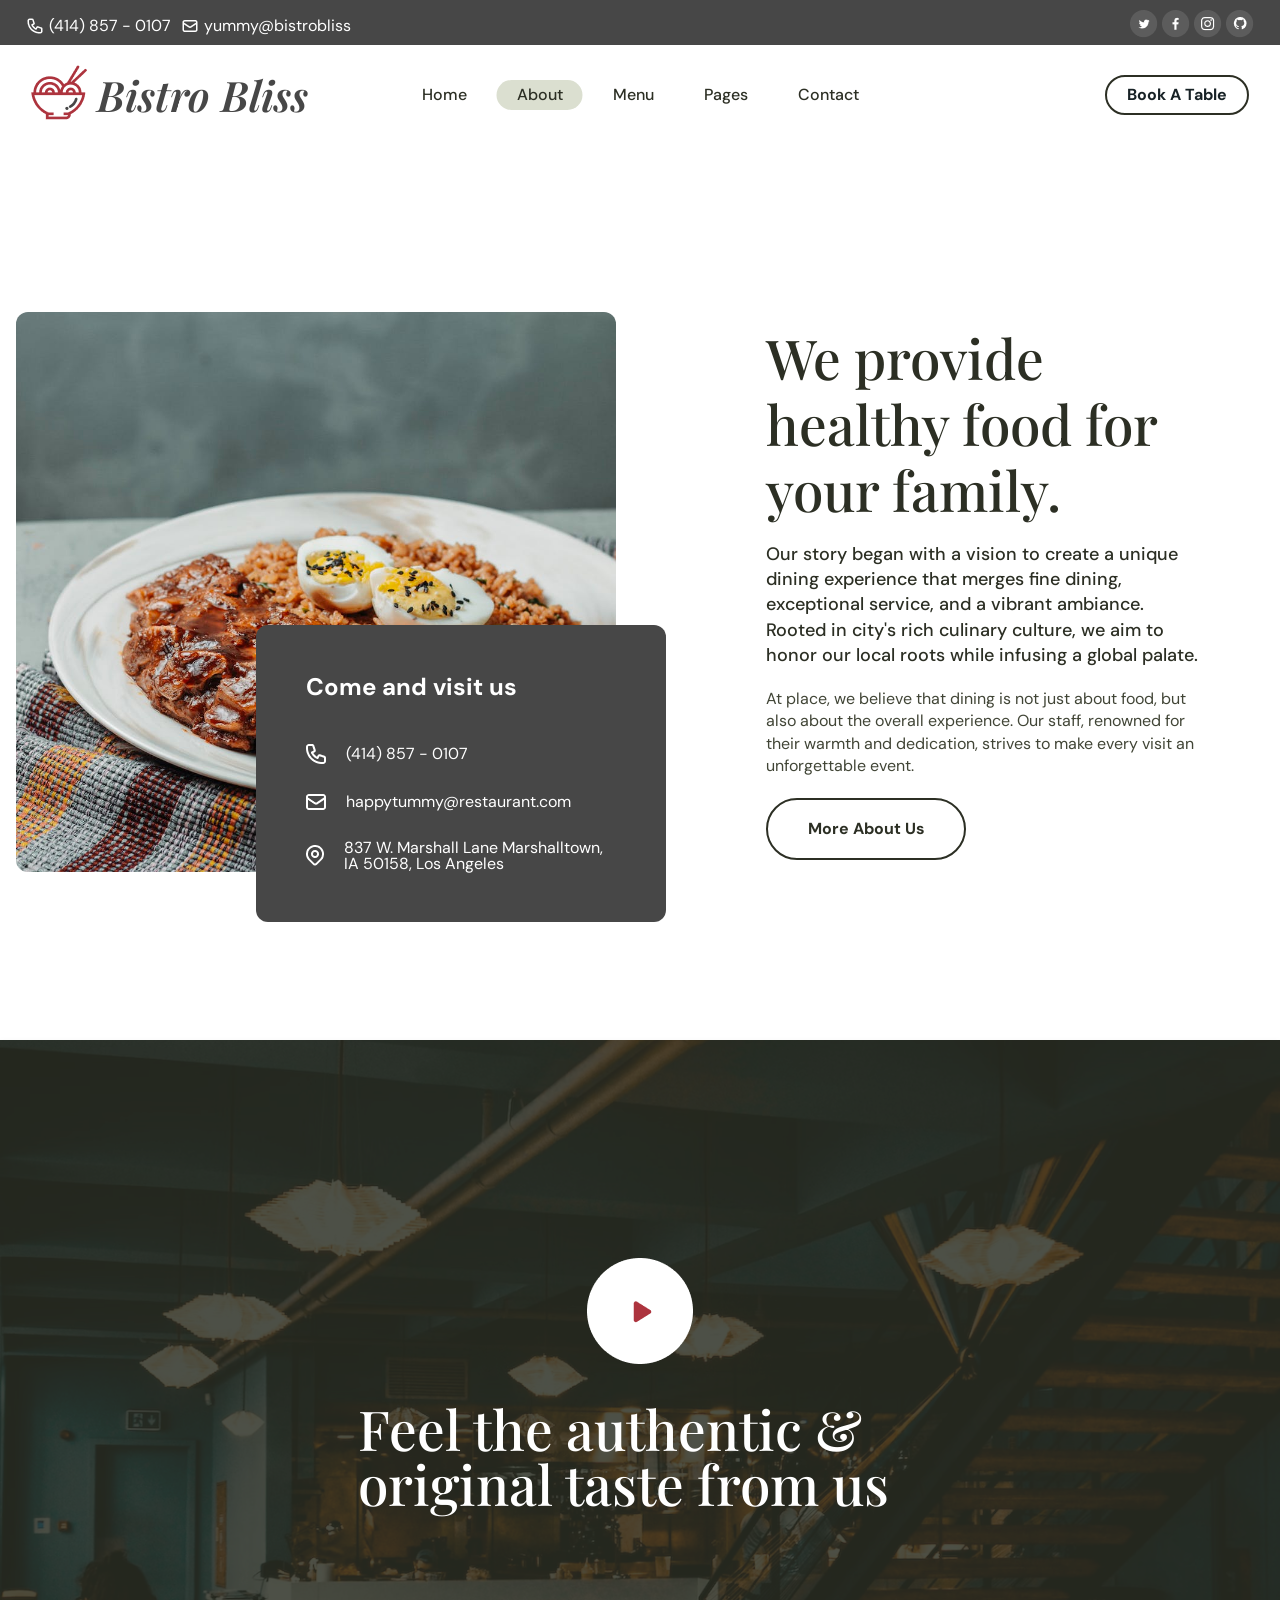
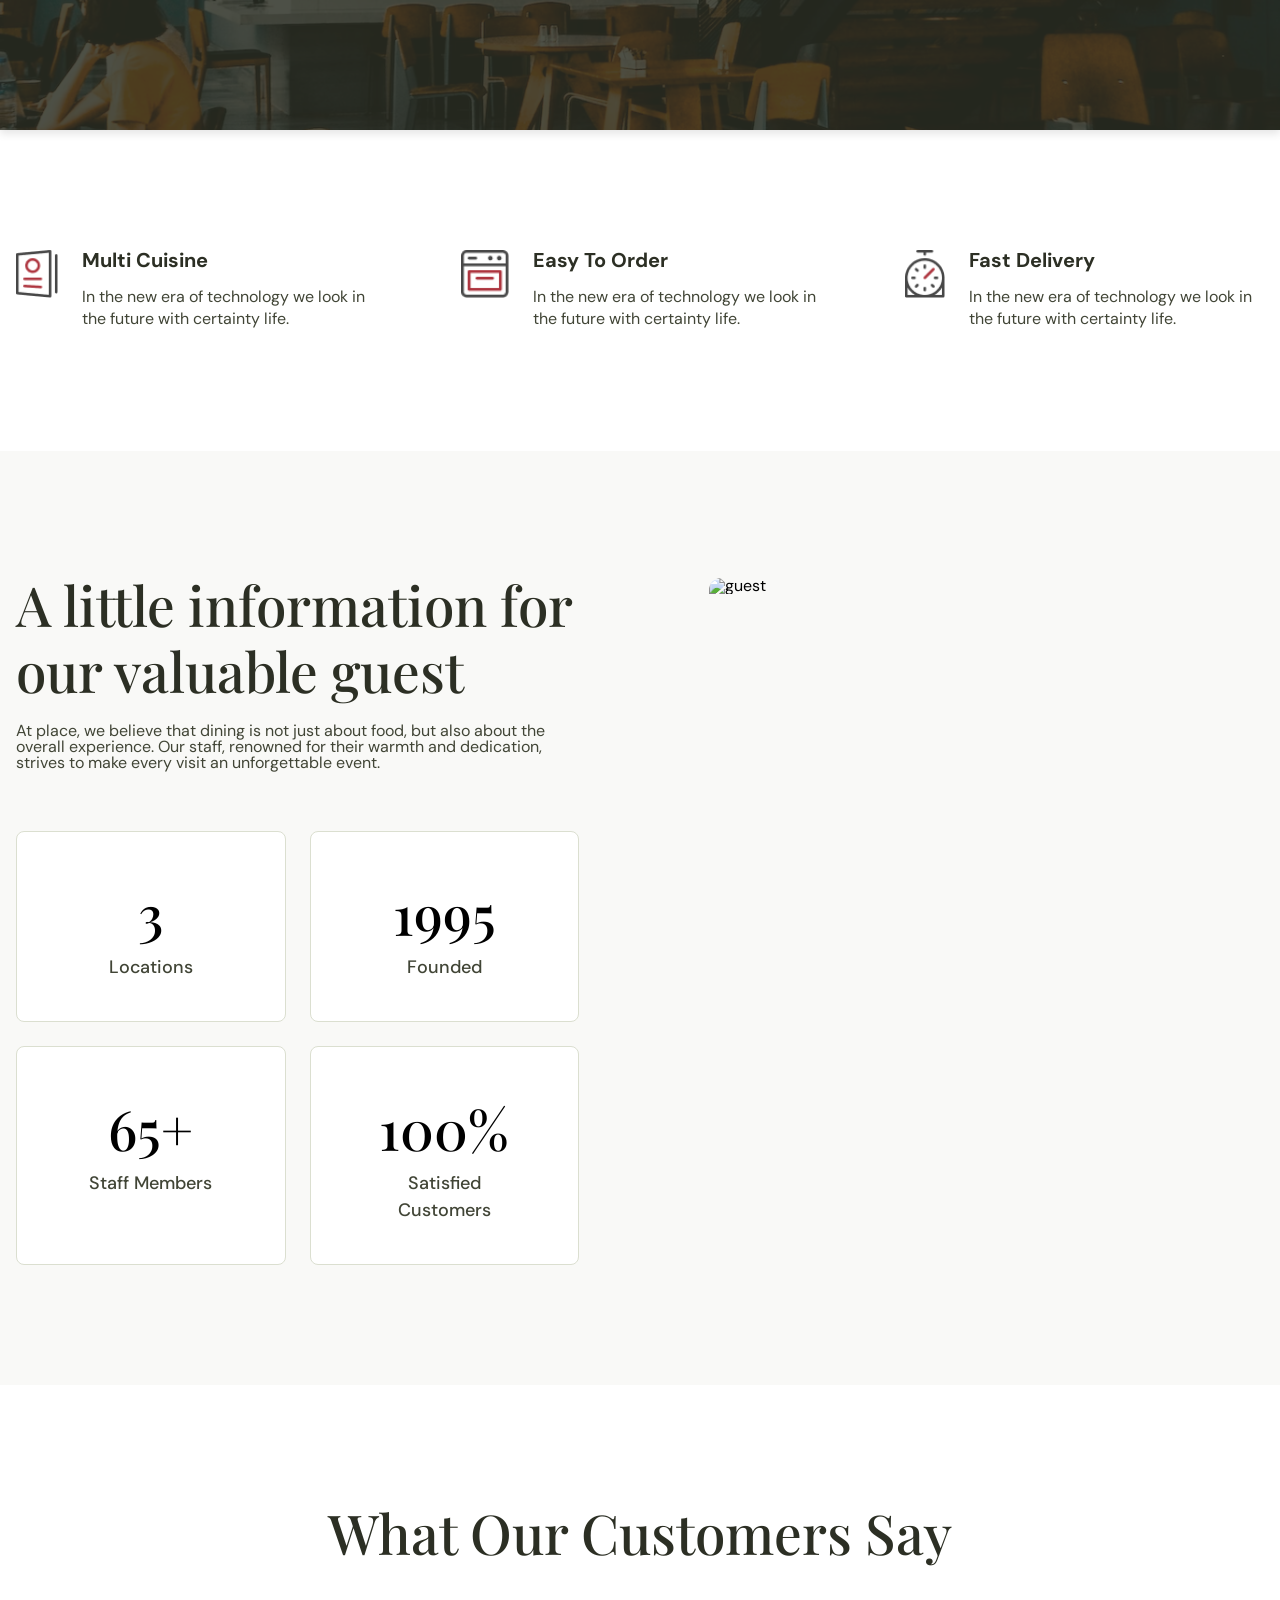
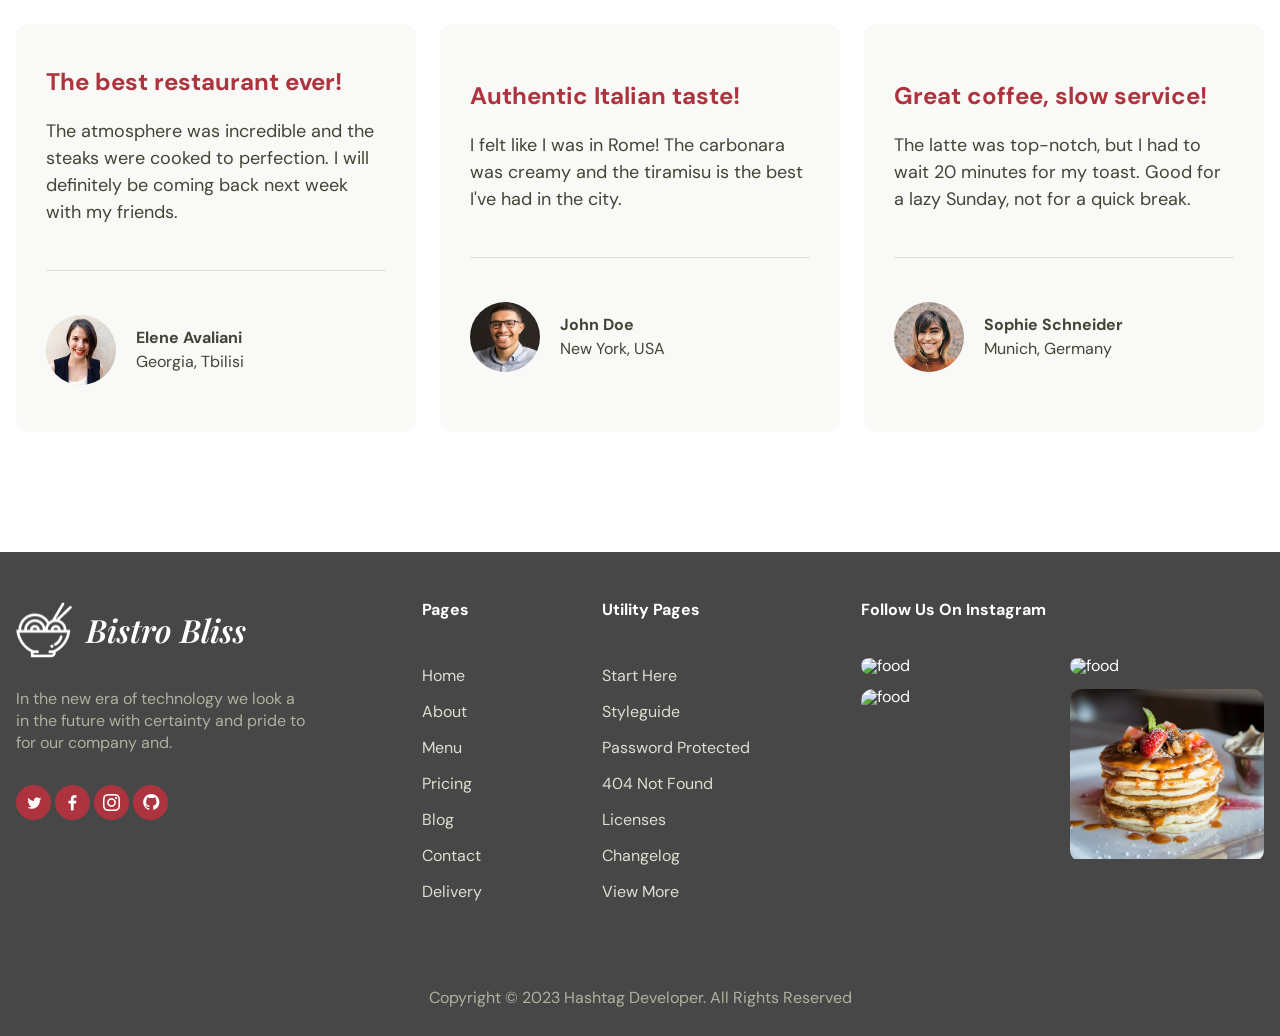
==== commit 39ad6208: "feat: implement dynamic review loading with local JSON and JavaScript integration" ====
--- a/about.html
+++ b/about.html
@@ -219,62 +219,12 @@
       <section class="reviews-section">
         <div class="reviews container">
           <h1>What Our Customers Say</h1>
+          <!-- 
+           The reviews-grid is populated dynamically via JavaScript (reviews-api.js).
+           Data is fetched from a local data.json file to simulate a real API call.
+           -->
           <div class="reviews-grid">
-            <div class="reviews-card">
-              <h3>“The best restaurant”</h3>
-              <p class="review-text">
-                Last night, we dined at place and were simply blown away. From
-                the moment we stepped in, we were enveloped in an inviting
-                atmosphere and greeted with warm smiles.
-              </p>
-              <hr />
-              <div class="person-review">
-                <div class="image-container">
-                  <img src="images/reviews-profile1.png" alt="profile-icon" />
-                </div>
-                <div>
-                  <p class="person-name">Sophire Robson</p>
-                  <p>Los Angeles, CA</p>
-                </div>
-              </div>
-            </div>
-            <div class="reviews-card">
-              <h3>“Simply delicious””</h3>
-              <p class="review-text">
-                Place exceeded my expectations on all fronts. The ambiance was
-                cozy and relaxed, making it a perfect venue for our anniversary
-                dinner. Each dish was prepared and beautifully presented.
-              </p>
-              <hr />
-              <div class="person-review">
-                <div class="image-container">
-                  <img src="images/reviews-profile2.png" alt="profile-icon" />
-                </div>
-                <div>
-                  <p class="person-name">Matt Cannon</p>
-                  <p>San Diego, CA</p>
-                </div>
-              </div>
-            </div>
-            <div class="reviews-card">
-              <h3>“One of a kind restaurant”</h3>
-              <p class="review-text">
-                The culinary experience at place is first to none. The
-                atmosphere is vibrant, the food - nothing short of
-                extraordinary. The food was the highlight of our evening. Highly
-                recommended.
-              </p>
-              <hr />
-              <div class="person-review">
-                <div class="image-container">
-                  <img src="images/reviews-profile3.png" alt="profile-icon" />
-                </div>
-                <div>
-                  <p class="person-name">Andy Smith</p>
-                  <p>San Francisco, CA</p>
-                </div>
-              </div>
-            </div>
+            <!-- Generated review cards will be injected here -->
           </div>
         </div>
       </section>
@@ -347,5 +297,6 @@
       </div>
     </footer>
     <script src="scripts/mobile.js"></script>
+    <script src="scripts/reviews-api.js"></script>
   </body>
 </html>
--- a/main.css
+++ b/main.css
@@ -653,7 +653,6 @@
   }
   .more-about-btn {
     padding: 15px 8px;
-    width: 130px;
   }
   .contacts {
     padding: 30px;
@@ -696,9 +695,6 @@
   }
   .blog-section h1 {
     font-size: 40px;
-  }
-  .read-articles-btn {
-    width: 130px;
   }
 
   .contact .image-container {
@@ -710,6 +706,9 @@
   .contact {
     gap: 40px;
   }
+  .read-articles-btn {
+    font-size: 14px;
+  }
 }
 
 @media (max-width: 768px) {
@@ -717,7 +716,7 @@
     font-size: 25px;
   }
   .hero h1 {
-    font-size: 48px;
+    font-size: 45px;
   }
 
   .hero p {
@@ -728,9 +727,17 @@
     flex-direction: column;
   }
   .hero {
+    background-size: 140%;
   }
   .menu-section h1 {
-    font-size: 26px;
+    font-size: 30px;
+  }
+  .contact-section h1,
+  .service-section h1,
+  .delivery-section h1,
+  .reviews-section h1,
+  .blog-section h1 {
+    font-size: 30px;
   }
   .contact {
     flex-direction: column;
@@ -745,9 +752,85 @@
   .blog-cards-container {
     flex-direction: column;
   }
+  .hero-btn-book {
+    padding: 15px 20px;
+  }
 }
 
 @media (max-width: 480px) {
-}
-@media (max-width: 320px) {
-}
+  .menu-grid {
+    grid-template-columns: repeat(1, 1fr);
+  }
+  .contact .image-container {
+    width: 360px;
+    height: 300px;
+    border-radius: 12px;
+    overflow: hidden;
+  }
+  .contacts {
+    padding: 20px;
+  }
+  .contacts-info h3 {
+    font-size: 16px;
+  }
+  .mobile,
+  .email,
+  .address {
+    font-size: 13px;
+  }
+  .service-grid {
+    grid-template-columns: repeat(1, 1fr);
+  }
+  .delivery-images .image-container1 {
+    width: 230px;
+    height: 348px;
+  }
+  .delivery-images .image-container2 {
+    width: 156px;
+    height: 186px;
+  }
+  .delivery-images .image-container3 {
+    width: 156px;
+    height: 120px;
+  }
+  .reviews-grid {
+    grid-template-columns: repeat(1, 1fr);
+  }
+  .hero {
+    height: 400px;
+    background-size: 180%;
+  }
+  .hero h1 {
+    font-size: 35px;
+  }
+  .blog-right-section {
+    grid-template-columns: repeat(1, 1fr);
+  }
+  .contact-information {
+    padding: 30px;
+  }
+  .contacts {
+    right: 0px;
+  }
+}
+@media (max-width: 390px) {
+  .contact .image-container {
+    width: 300px;
+    height: 240px;
+  }
+  .contacts-info {
+    gap: 15px;
+  }
+  .delivery-images .image-container1 {
+    width: 200px;
+    height: 318px;
+  }
+  .delivery-images .image-container2 {
+    width: 126px;
+    height: 156px;
+  }
+  .delivery-images .image-container3 {
+    width: 126px;
+    height: 100px;
+  }
+}
--- a/styles/about.css
+++ b/styles/about.css
@@ -198,3 +198,38 @@
     flex-direction: column;
   }
 }
+
+@media (max-width: 480px) {
+  .info-description {
+    font-size: 14px;
+  }
+  .guest-information h1 {
+    font-size: 30px;
+  }
+  .icon-and-info img {
+    width: 30px;
+    height: 30px;
+  }
+  .video-btn img {
+    width: 70px;
+    height: 70px;
+  }
+  .video h1 {
+    font-size: 30px;
+  }
+  .info-number {
+    font-size: 30px;
+  }
+  .video-section {
+    height: 490px;
+  }
+  .information {
+    grid-template-columns: repeat(1, 1fr);
+  }
+}
+
+@media (max-width: 390px) {
+  .info-grid {
+    grid-template-columns: repeat(1, 1fr);
+  }
+}
--- a/styles/footer.css
+++ b/styles/footer.css
@@ -100,3 +100,16 @@
 }
 
 /* ====== MEDIA QUERIES ====== */
+@media (max-width: 480px) {
+  .insta-grid .image-container {
+    border-radius: 12px;
+    overflow: hidden;
+    width: 134px;
+  }
+
+  .insta-grid img {
+    width: 100%;
+    height: 110px;
+    object-fit: cover;
+  }
+}
